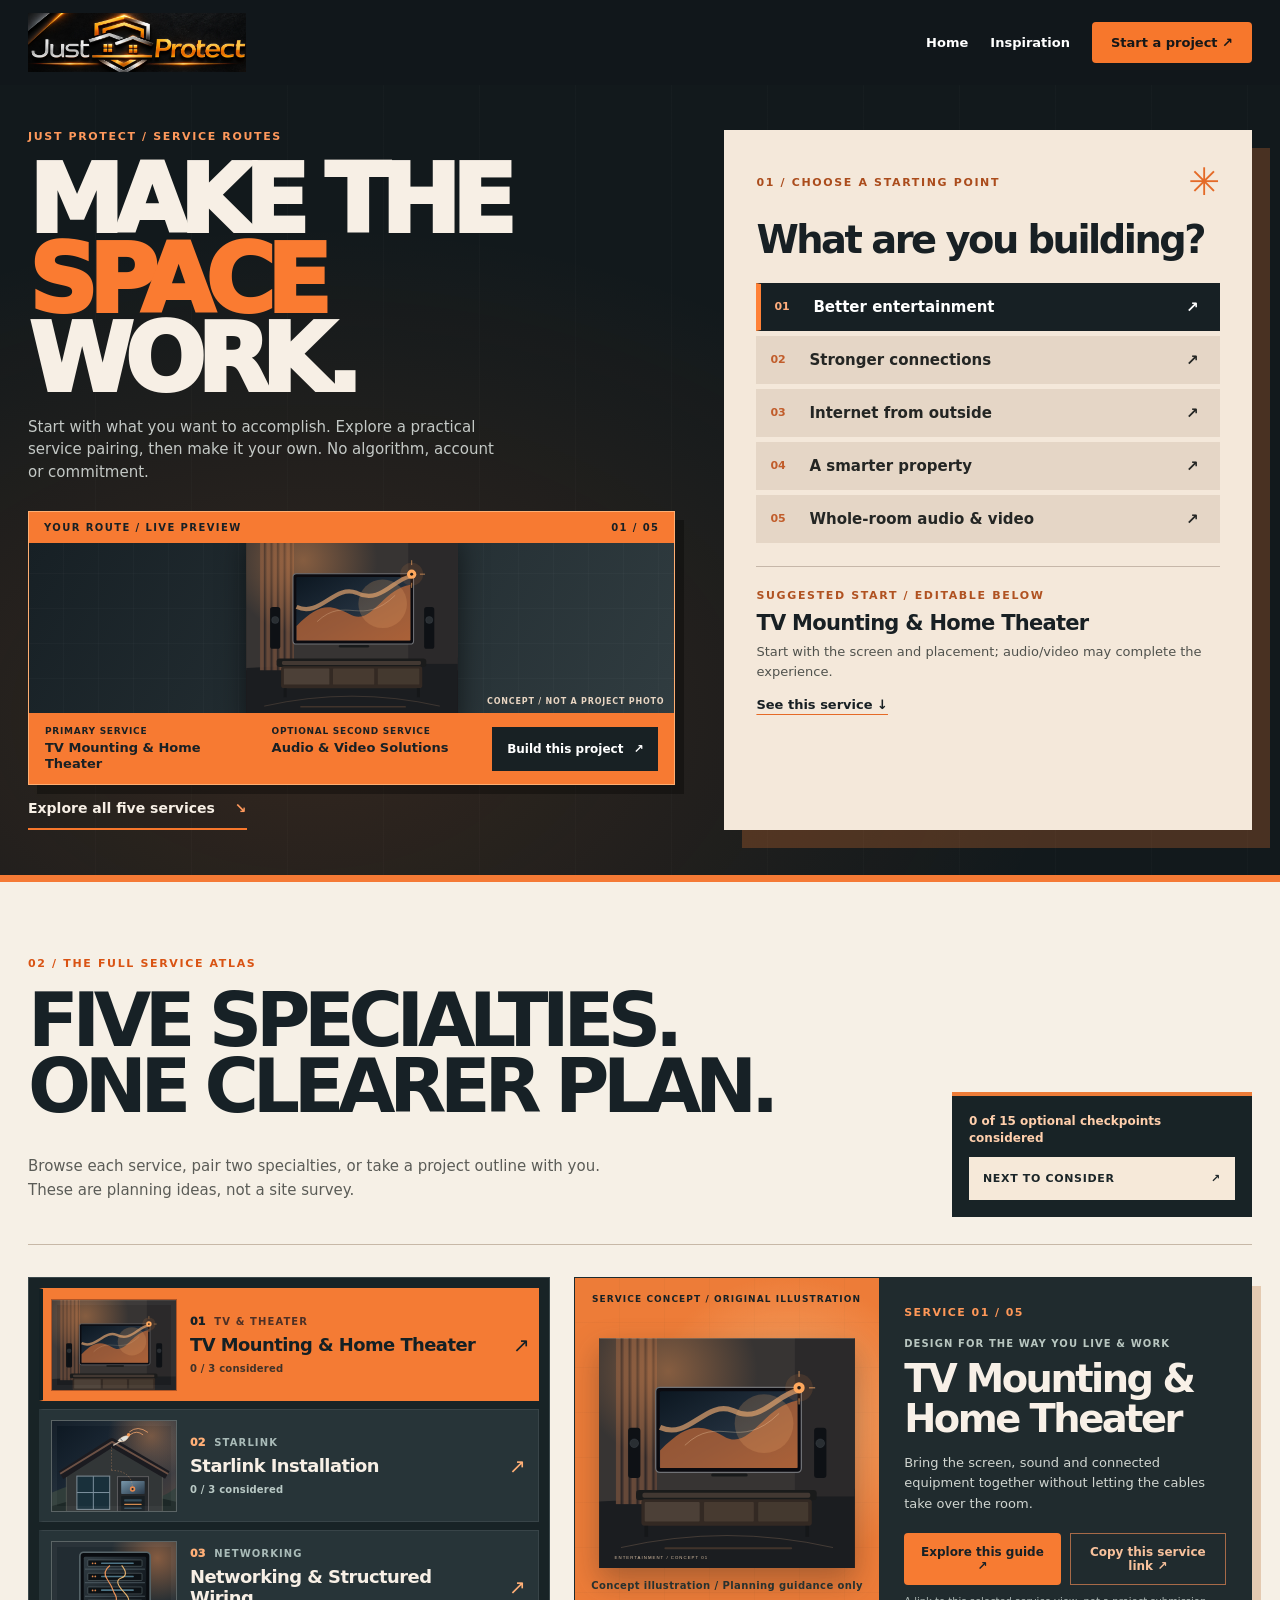
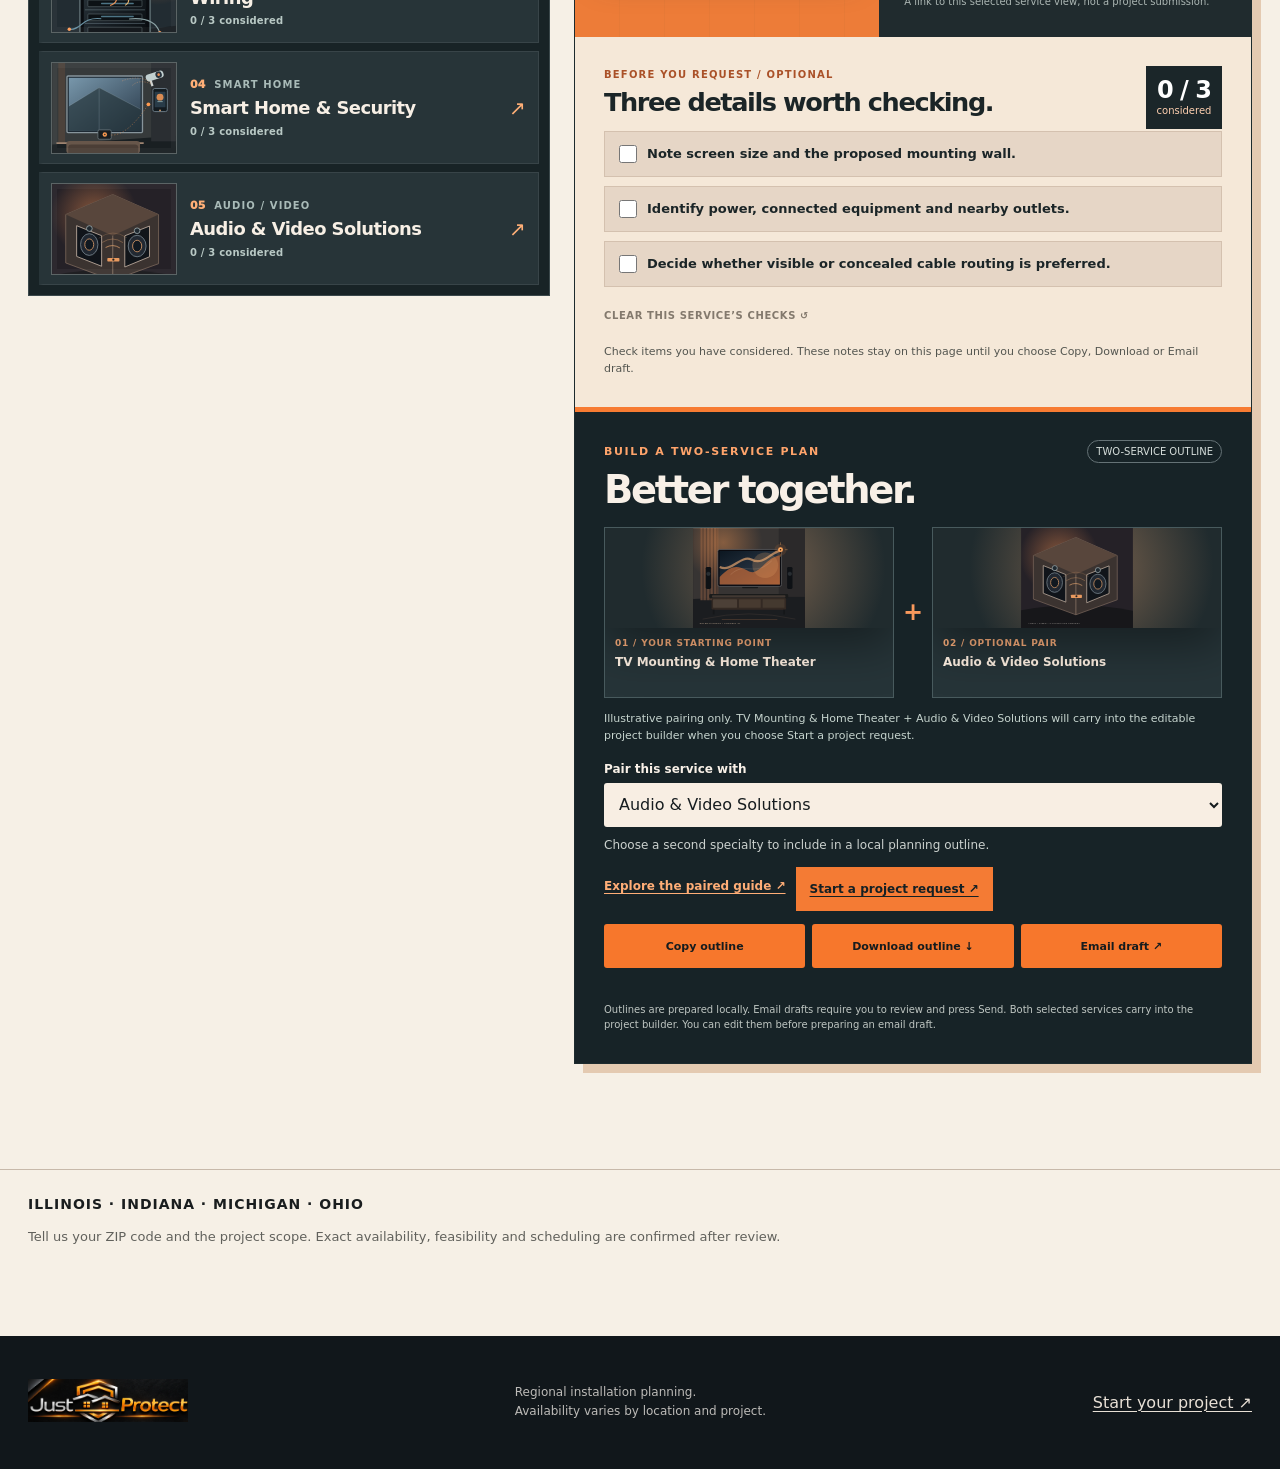
==== services/index.html @ d00336d4 "Install complete Just Protect V100 website" ====
<!DOCTYPE html>

<html lang="en"><head><meta charset="utf-8"/><meta content="width=device-width,initial-scale=1" name="viewport"/><meta content="#11171b" name="theme-color"/><meta content="Explore five Just Protect installation guides for TV mounting, Starlink, networking, smart home and audio/video across Illinois, Indiana, Michigan and Ohio." name="description"/><link href="../assets/brand-icon.png" rel="icon" type="image/png"/><link href="../assets/guide-v46.css" rel="stylesheet"/><link href="../assets/atlas-v46.css" rel="stylesheet"/><title>Explore Installation Services | Just Protect</title><link href="../assets/atlas-v47.css" rel="stylesheet"/><link href="../assets/atlas-v48.css" rel="stylesheet"/><link href="../assets/atlas-v58.css" rel="stylesheet"/></head><body><a class="skip" href="#main">Skip to services</a><header class="mast"><div class="wrap"><a aria-label="Just Protect homepage" class="brand" href="../index.html#home"><img alt="Just Protect metallic silver and orange logo" height="440" src="../assets/brand-wordmark.webp" width="1625"/></a><nav aria-label="Service index navigation" class="navlinks"><a href="../index.html">Home</a><a href="../index.html#inspiration">Inspiration</a><a class="navcta" href="../index.html#contact">Start a project ↗</a></nav></div></header><main id="main"><section aria-labelledby="atlas-main-title" class="atlas-hero atlas-hero47"><div class="wrap atlas-hero-grid"><div class="atlas-hero-story"><span class="tag">JUST PROTECT / SERVICE ROUTES</span><h1 id="atlas-main-title">MAKE THE<br/><em>SPACE</em><br/>WORK.</h1><p>Start with what you want to accomplish. Explore a practical service pairing, then make it your own. No algorithm, account or commitment.</p><div aria-label="Live illustrated project route" class="v48-route-card">
<div class="v48-route-top"><span>YOUR ROUTE / LIVE PREVIEW</span><span id="v48-route-count">01 / 05</span></div>
<div class="v48-route-image"><img alt="Illustrated TV and theater installation concept, not a customer project photograph" height="500" id="v48-route-image" src="../assets/scene-entertainment.svg" width="800"/><span class="v48-art-label">CONCEPT / NOT A PROJECT PHOTO</span></div>
<div class="v48-route-bottom"><div class="v48-route-picks"><div><small>PRIMARY SERVICE</small><strong id="v48-route-primary">TV Mounting &amp; Home Theater</strong></div><div><small>OPTIONAL SECOND SERVICE</small><strong id="v48-route-secondary">Audio &amp; Video Solutions</strong></div></div><a class="v48-route-start" href="../index.html?services=tv-mounting,audio-video#contact" id="v48-route-start">Build this project <span aria-hidden="true">↗</span></a></div>
</div><a class="hero47-down" href="#atlas-explore">Explore all five services <span aria-hidden="true">↘</span></a></div><div aria-labelledby="atlas-goal-heading" class="atlas-goal-card"><div class="goal-top"><span class="tag">01 / CHOOSE A STARTING POINT</span><span aria-hidden="true" class="goal-icon">✳</span></div><h2 id="atlas-goal-heading">What are you building?</h2><div aria-label="Project goal" class="atlas-goals" role="group"><button aria-pressed="true" class="atlas-goal" data-goal="cinema" type="button"><span class="goal-index">01</span><span>Better entertainment</span><span aria-hidden="true">↗</span></button><button aria-pressed="false" class="atlas-goal" data-goal="coverage" type="button"><span class="goal-index">02</span><span>Stronger connections</span><span aria-hidden="true">↗</span></button><button aria-pressed="false" class="atlas-goal" data-goal="internet" type="button"><span class="goal-index">03</span><span>Internet from outside</span><span aria-hidden="true">↗</span></button><button aria-pressed="false" class="atlas-goal" data-goal="smart" type="button"><span class="goal-index">04</span><span>A smarter property</span><span aria-hidden="true">↗</span></button><button aria-pressed="false" class="atlas-goal" data-goal="av" type="button"><span class="goal-index">05</span><span>Whole-room audio &amp; video</span><span aria-hidden="true">↗</span></button></div><div aria-live="polite" class="goal-result"><span class="tag">SUGGESTED START / EDITABLE BELOW</span><strong id="goal-primary">TV Mounting &amp; Home Theater</strong><p id="goal-reason">Start with the screen and placement; audio/video may complete the experience.</p><a class="goal-explore" href="#atlas-explore">See this service ↓</a></div></div></div></section><section aria-label="Explore services" class="atlas wrap" id="atlas-explore"><div class="atlas-intro"><span class="tag accent">02 / THE FULL SERVICE ATLAS</span><h2>FIVE SPECIALTIES.<br/>ONE CLEARER PLAN.</h2><p>Browse each service, pair two specialties, or take a project outline with you. These are planning ideas, not a site survey.</p><div class="v73-atlas-toolbar"><span class="v73-atlas-progress" id="v73-overall" aria-live="polite">0 of 15 optional checkpoints considered</span><button type="button" id="v73-next-open">NEXT TO CONSIDER <span aria-hidden="true">↗</span></button></div></div><div aria-label="Select installation service" aria-orientation="vertical" class="atlas-list" role="tablist"><button aria-controls="atlas-panel" aria-selected="true" class="atlas-item" id="atlas-tab-tv" role="tab" tabindex="0" type="button"><span class="v73-card-art" aria-hidden="true"><img src="../assets/scene-entertainment.svg" alt="" width="800" height="500" loading="lazy" decoding="async"/></span><span class="v73-card-info"><span class="v73-card-top"><span class="num">01</span><span class="v73-card-category">TV & THEATER</span></span><span class="name">TV Mounting &amp; Home Theater</span><span class="v73-card-progress" aria-hidden="true">0 / 3 considered</span></span><span aria-hidden="true" class="arrow">↗</span></button><button aria-controls="atlas-panel" aria-selected="false" class="atlas-item" id="atlas-tab-starlink" role="tab" tabindex="-1" type="button"><span class="v73-card-art" aria-hidden="true"><img src="../assets/scene-connectivity.svg" alt="" width="800" height="500" loading="lazy" decoding="async"/></span><span class="v73-card-info"><span class="v73-card-top"><span class="num">02</span><span class="v73-card-category">STARLINK</span></span><span class="name">Starlink Installation</span><span class="v73-card-progress" aria-hidden="true">0 / 3 considered</span></span><span aria-hidden="true" class="arrow">↗</span></button><button aria-controls="atlas-panel" aria-selected="false" class="atlas-item" id="atlas-tab-network" role="tab" tabindex="-1" type="button"><span class="v73-card-art" aria-hidden="true"><img src="../assets/scene-network.svg" alt="" width="800" height="500" loading="lazy" decoding="async"/></span><span class="v73-card-info"><span class="v73-card-top"><span class="num">03</span><span class="v73-card-category">NETWORKING</span></span><span class="name">Networking &amp; Structured Wiring</span><span class="v73-card-progress" aria-hidden="true">0 / 3 considered</span></span><span aria-hidden="true" class="arrow">↗</span></button><button aria-controls="atlas-panel" aria-selected="false" class="atlas-item" id="atlas-tab-smart" role="tab" tabindex="-1" type="button"><span class="v73-card-art" aria-hidden="true"><img src="../assets/scene-smart.svg" alt="" width="800" height="500" loading="lazy" decoding="async"/></span><span class="v73-card-info"><span class="v73-card-top"><span class="num">04</span><span class="v73-card-category">SMART HOME</span></span><span class="name">Smart Home &amp; Security</span><span class="v73-card-progress" aria-hidden="true">0 / 3 considered</span></span><span aria-hidden="true" class="arrow">↗</span></button><button aria-controls="atlas-panel" aria-selected="false" class="atlas-item" id="atlas-tab-audio" role="tab" tabindex="-1" type="button"><span class="v73-card-art" aria-hidden="true"><img src="../assets/scene-audio.svg" alt="" width="800" height="500" loading="lazy" decoding="async"/></span><span class="v73-card-info"><span class="v73-card-top"><span class="num">05</span><span class="v73-card-category">AUDIO / VIDEO</span></span><span class="name">Audio &amp; Video Solutions</span><span class="v73-card-progress" aria-hidden="true">0 / 3 considered</span></span><span aria-hidden="true" class="arrow">↗</span></button></div><article aria-labelledby="atlas-tab-tv" class="atlas-preview" id="atlas-panel" role="tabpanel" tabindex="0"><div aria-label="Selected service illustration and overview" class="v58-feature"><div class="v58-visual"><div class="v58-visual-top">SERVICE CONCEPT / ORIGINAL ILLUSTRATION</div><img alt="Illustrated TV and theater installation concept, not a customer project photograph" height="500" id="atlas-image" src="../assets/scene-entertainment.svg" width="800"/><span class="small">Concept illustration / Planning guidance only</span></div><div class="v58-copy"><span class="tag" id="atlas-number">SERVICE 01 / 05</span><div class="v58-kicker">DESIGN FOR THE WAY YOU LIVE &amp; WORK</div><h2 id="atlas-title">TV Mounting &amp; Home Theater</h2><p id="atlas-description">Bring the screen, sound and connected equipment together without letting the cables take over the room.</p><div class="v58-quick"><a class="action" href="tv-mounting.html" id="atlas-link">Explore this guide ↗</a><button aria-describedby="v58-share-help" id="v58-share" type="button">Copy this service link ↗</button></div><span class="v58-share-help" id="v58-share-help">A link to this selected service view, not a project submission.</span></div></div><div aria-labelledby="v58-prep-title" class="v58-prep"><div class="v58-prep-head"><div><span class="v58-prep-label">BEFORE YOU REQUEST / OPTIONAL</span><h3 id="v58-prep-title">Three details worth checking.</h3></div><div aria-live="polite" class="v58-progress"><strong id="v58-prep-count">0 / 3</strong><span>considered</span></div></div><div aria-label="Optional service preparation questions" class="v58-questions" id="v58-questions" role="group"></div><button class="v73-reset" type="button" id="v73-reset" aria-label="Clear considered checkpoints for the current service">CLEAR THIS SERVICE’S CHECKS <span aria-hidden="true">↺</span></button><p class="v58-prep-note" id="v58-prep-note">Check items you have considered. These notes stay on this page until you choose Copy, Download or Email draft.</p><p aria-live="polite" class="v58-share-status" id="v58-share-status" role="status"></p></div><div aria-labelledby="atlas-pair-title" class="atlas-pair"><div class="atlas-pair-heading"><span class="tag">BUILD A TWO-SERVICE PLAN</span><span class="pair-badge" id="atlas-pair-badge">OPTIONAL</span></div><h3 id="atlas-pair-title">Better together.</h3><div class="v73-pair-visual" aria-label="Current illustrative service pairing"><div class="v73-pair-card" id="v73-pair-primary"><img id="v73-pair-primary-image" src="../assets/scene-entertainment.svg" alt="" width="800" height="500" loading="lazy"/><div><small>01 / YOUR STARTING POINT</small><strong id="v73-pair-primary-label">TV Mounting &amp; Home Theater</strong></div></div><span class="v73-pair-plus" aria-hidden="true">+</span><div class="v73-pair-card" id="v73-pair-secondary"><img id="v73-pair-secondary-image" src="../assets/scene-audio.svg" alt="" width="800" height="500" loading="lazy"/><div><small>02 / OPTIONAL PAIR</small><strong id="v73-pair-secondary-label">Audio &amp; Video Solutions</strong></div></div></div><p class="v73-pair-caption" id="v73-pair-caption" aria-live="polite">Two illustrative service ideas. Edit the pairing below.</p><label for="atlas-partner">Pair this service with</label><select aria-describedby="atlas-partner-help" id="atlas-partner"><option value="">No additional service</option></select><p id="atlas-partner-help">Choose a second specialty to include in a local planning outline.</p><div class="atlas-pair-links"><a href="audio-video.html" id="atlas-partner-link">Explore the paired guide ↗</a><a href="../index.html?service=TV%20Mounting%20%26%20Home%20Theater#contact" id="atlas-request">Start a project request ↗</a></div><div class="atlas-pair-actions"><button id="atlas-copy" type="button">Copy outline</button><button id="atlas-download" type="button">Download outline ↓</button><button id="atlas-email" type="button">Email draft ↗</button></div><p aria-live="polite" class="atlas-pair-status" id="atlas-pair-status" role="status"></p><small>Outlines are prepared locally. Email drafts require you to review and press Send. Both selected services carry into the project builder. You can edit them before preparing an email draft.</small></div></article><noscript><div class="atlas-noscript"><a href="tv-mounting.html">TV Mounting &amp; Home Theater</a><a href="starlink.html">Starlink Installation</a><a href="networking.html">Networking &amp; Structured Wiring</a><a href="smart-home-security.html">Smart Home &amp; Security</a><a href="audio-video.html">Audio &amp; Video Solutions</a></div></noscript></section><section class="atlas-states"><div class="wrap"><strong>ILLINOIS · INDIANA · MICHIGAN · OHIO</strong><p>Tell us your ZIP code and the project scope. Exact availability, feasibility and scheduling are confirmed after review.</p></div></section></main><footer class="foot"><div class="wrap"><a aria-label="Just Protect homepage" href="../index.html"><img alt="Just Protect" src="../assets/brand-wordmark.webp"/></a><p>Regional installation planning.<br/>Availability varies by location and project.</p><a href="../index.html#contact">Start your project ↗</a></div></footer><script id="atlas-data" type="application/json">[{"name": "TV Mounting & Home Theater", "scene": "scene-entertainment.svg", "deck": "Bring the screen, sound and connected equipment together without letting the cables take over the room.", "slug": "tv-mounting", "num": "01"}, {"name": "Starlink Installation", "scene": "scene-connectivity.svg", "deck": "Plan the exterior equipment, weather-exposed cable route and indoor network as one thoughtful installation.", "slug": "starlink", "num": "02"}, {"name": "Networking & Structured Wiring", "scene": "scene-network.svg", "deck": "Build an organized foundation for connected rooms, wired devices and equipment that stays manageable.", "slug": "networking", "num": "03"}, {"name": "Smart Home & Security", "scene": "scene-smart.svg", "deck": "Bring compatible connected devices into a setup that works with the way you actually use your property.", "slug": "smart-home-security", "num": "04"}, {"name": "Audio & Video Solutions", "scene": "scene-audio.svg", "deck": "Plan the equipment, speaker positions and control experience around the room\u2014not the other way around.", "slug": "audio-video", "num": "05"}]</script><script defer="" src="../assets/atlas-v46.js"></script><script defer="" src="../assets/atlas-v47.js"></script><script defer="" src="../assets/atlas-v48.js"></script><script defer="" src="../assets/atlas-v58.js"></script><link rel="stylesheet" href="../assets/atlas-v73.css"/><script defer="" src="../assets/atlas-v73.js"></script></body></html>
---- assets/guide-v46.css ----
:root{--ink:#191d1e;--black:#11171b;--paper:#f6f0e6;--cream:#ebe0d2;--orange:#f7772c;--muted:#5c5e5b;--line:#d8cbbd}*{box-sizing:border-box}html{scroll-behavior:smooth}body{margin:0;background:var(--paper);color:var(--ink);font-family:Inter,ui-sans-serif,system-ui,Arial,sans-serif;-webkit-font-smoothing:antialiased}a{color:inherit;text-decoration:none}button,input,select{font:inherit}button{cursor:pointer}button:disabled{cursor:not-allowed}img{max-width:100%}.wrap{width:min(1240px,calc(100% - 56px));margin-inline:auto}.skip{position:absolute;left:15px;top:-70px;padding:12px;background:white;z-index:99}.skip:focus{top:10px}.mast{background:#11171b;color:white;position:relative;z-index:3}.mast .wrap{min-height:85px;display:flex;justify-content:space-between;align-items:center;gap:20px}.brand img{width:clamp(155px,21vw,218px);display:block;height:auto}.navlinks{display:flex;align-items:center;gap:22px;font-size:13px;font-weight:750}.navlinks a:hover{color:#ffb27d}.navlinks .navcta{background:var(--orange);color:#161718;padding:13px 19px;border-radius:4px}.tag{font-size:11px;font-weight:900;letter-spacing:.15em;text-transform:uppercase}.accent{color:#d95313}.hero{background:var(--paper);overflow:hidden}.hero .wrap{display:grid;grid-template-columns:1.06fr .94fr;min-height:580px}.hero-copy{padding:70px 42px 68px 0;display:flex;flex-direction:column;align-items:flex-start;justify-content:center}.hero h1{font-size:clamp(55px,6.25vw,100px);line-height:.91;letter-spacing:-.087em;margin:24px 0 28px;font-weight:900;max-width:740px;white-space:pre-line}.hero .deck{font-size:clamp(16px,1.5vw,19px);line-height:1.65;max-width:540px;color:#53534e}.hero-art{background:#1b2225;position:relative;display:flex;align-items:center;justify-content:center;isolation:isolate;min-height:510px}.hero-art:after{content:'';position:absolute;inset:0;background:linear-gradient(145deg,transparent 55%,#0005);pointer-events:none}.hero-art img{width:min(98%,720px);max-height:420px;object-fit:contain;filter:drop-shadow(0 24px 36px #0007)}.art-meta{position:absolute;left:24px;right:24px;bottom:20px;z-index:1;color:#f9e8d5;display:flex;justify-content:space-between;gap:15px;font-size:11px;font-weight:800;letter-spacing:.1em;text-transform:uppercase}.action{display:inline-flex;align-items:center;justify-content:center;gap:12px;border:0;background:var(--orange);color:#181b1b;font-weight:900;padding:16px 22px;min-height:53px;border-radius:4px}.action:hover{background:#ff985c}.action.dark{background:#1b2225;color:#fff}.action.outline{border:1px solid #5c5852;background:transparent;color:inherit}.hero-actions{display:flex;flex-wrap:wrap;gap:11px;margin-top:20px}.band{background:var(--orange);color:#1b1917}.band .wrap{display:flex;justify-content:space-between;gap:16px;align-items:center;min-height:53px;font-size:12px;font-weight:900;letter-spacing:.08em;text-transform:uppercase}.content{padding:90px 0 100px}.content h2{font-size:clamp(39px,4.7vw,68px);letter-spacing:-.073em;line-height:1.02;margin:15px 0 20px}.content-intro{max-width:680px;color:#5b5c5a;line-height:1.7}.content-grid{display:grid;grid-template-columns:minmax(0,1.25fr) minmax(300px,.75fr);gap:38px;align-items:start;margin-top:45px}.steps{display:grid;gap:0}.step{border-top:1px solid #c9bcaf;padding:25px 0;display:grid;grid-template-columns:64px 1fr;gap:15px}.step b{font-size:14px;color:#d45514}.step h3{font-size:clamp(22px,2.5vw,31px);letter-spacing:-.05em;margin:0 0 10px}.step p{color:#585955;line-height:1.75;margin:0;max-width:590px}.planner{background:#171e22;color:#f6f0e6;border-radius:8px;padding:32px;position:sticky;top:18px;box-shadow:12px 12px 0 #e5d4c2}.planner .tag{color:#ffa467}.planner h3{font-size:31px;letter-spacing:-.06em;margin:14px 0 10px}.planner p{color:#c6c6c3;font-size:14px;line-height:1.65}.checklist{display:grid;gap:12px;margin:25px 0}.check{display:flex;gap:12px;align-items:flex-start;padding:12px;background:#273034;border:1px solid #3b474a;border-radius:5px;font-size:13px;line-height:1.5;cursor:pointer}.check input{margin-top:3px;accent-color:var(--orange);width:18px;height:18px;flex:none}.check:has(input:checked){border-color:#f78c47;background:#38332d}.progress{height:5px;background:#4c5659;border-radius:5px;overflow:hidden;margin:12px 0 4px}.progress span{display:block;height:100%;background:var(--orange);width:0;transition:width .2s}.progress-label{font-size:12px;color:#ddd}.planner label.state-label{display:block;font-size:12px;font-weight:850;margin:22px 0 8px}.planner select{width:100%;padding:13px;background:#f5f0e7;color:#171e22;border:0;border-radius:4px}.planner-actions{display:grid;grid-template-columns:1fr 1fr;gap:9px;margin-top:18px}.planner-actions button{padding:12px 8px;border:1px solid #6d7a7e;background:transparent;color:white;border-radius:4px;font-size:12px;font-weight:850}.planner-actions button:hover{background:#334147}.planner .action{width:100%;margin-top:11px;font-size:13px}.planner small{display:block;color:#b6b7b4;font-size:11px;line-height:1.5;margin-top:13px}.status{min-height:20px;color:#ffd1b1;font-size:12px;line-height:1.5;margin-top:10px}.related{background:#e7dbcd;padding:70px 0}.related h2{font-size:clamp(37px,4vw,60px);letter-spacing:-.07em;margin:12px 0 25px}.related-grid{display:grid;grid-template-columns:repeat(2,1fr);gap:15px}.related-card{background:#f6f0e6;display:flex;align-items:center;gap:18px;padding:15px;border:1px solid #d3c4b4;border-radius:5px;min-height:145px}.related-card img{width:145px;height:105px;object-fit:contain;background:#192024;border-radius:3px}.related-card b{display:block;font-size:19px;letter-spacing:-.035em}.related-card span{font-size:11px;color:#9a4b20;letter-spacing:.1em;font-weight:850}.related-card:hover{border-color:#c65317}.foot{background:#11171b;color:#e8e0d6;padding:35px 0}.foot .wrap{display:flex;align-items:center;justify-content:space-between;gap:20px;flex-wrap:wrap}.foot img{width:160px}.foot p{font-size:12px;line-height:1.6;color:#bdbbb8}.foot a{text-decoration:underline;text-underline-offset:3px}:focus-visible{outline:3px solid #ff8b42;outline-offset:4px}@media(max-width:950px){.hero .wrap{grid-template-columns:1fr 1fr;min-height:470px}.hero-copy{padding:48px 25px 50px 0}.hero h1{font-size:clamp(46px,6.5vw,72px)}.hero-art{min-height:450px}.content-grid{grid-template-columns:1fr}.planner{position:static;max-width:650px}.content{padding:70px 0}.related-grid{grid-template-columns:1fr 1fr}.related-card{flex-direction:column;align-items:flex-start}.related-card img{width:100%;height:130px}}@media(max-width:680px){.wrap{width:calc(100% - 32px)}.mast .wrap{min-height:68px}.navlinks{gap:11px;font-size:11px}.navlinks .navcta{padding:11px}.navlinks a:nth-child(2){display:none}.brand img{width:154px}.hero .wrap{display:flex;flex-direction:column}.hero-copy{padding:45px 0 37px}.hero h1{font-size:clamp(49px,11vw,75px);margin:17px 0}.hero .deck{font-size:16px}.hero-art{min-height:270px;margin-inline:-16px}.hero-art img{max-height:230px}.art-meta{left:16px;right:16px;bottom:12px;font-size:9px}.band .wrap{min-height:65px;font-size:10px;flex-wrap:wrap;padding:12px 0}.content{padding:60px 0}.content-grid{margin-top:28px;gap:30px}.step{grid-template-columns:38px 1fr;gap:10px}.planner{padding:24px;box-shadow:7px 7px 0 #e5d4c2}.related{padding:55px 0}.related-grid{grid-template-columns:1fr}.related-card{flex-direction:row}.related-card img{width:112px;height:92px}.foot .wrap{align-items:flex-start}}@media(max-width:350px){.navlinks a:first-child{display:none}.hero h1{font-size:45px}.related-card img{width:95px}.planner-actions{grid-template-columns:1fr}}
@media(prefers-reduced-motion:reduce){html{scroll-behavior:auto}*,*:before,*:after{transition:none!important}}
---- assets/atlas-v46.css ----
.atlas-hero{padding:60px 0 26px}.atlas-hero h1{font-size:clamp(62px,8.2vw,130px);letter-spacing:-.09em;line-height:.91;margin:20px 0 25px}.atlas-hero p{font-size:18px;line-height:1.7;color:#555a58;max-width:700px}.atlas{padding:25px 0 100px;display:grid;grid-template-columns:1fr 1.05fr;gap:0;align-items:start}.atlas-list{background:#ede2d4;padding:15px}.atlas-item{display:grid;grid-template-columns:44px 1fr 28px;gap:12px;align-items:center;text-align:left;background:transparent;border:0;border-bottom:1px solid #cbbbab;width:100%;padding:23px 13px;color:#292a27}.atlas-item .num{font-size:12px;font-weight:900;color:#b45423}.atlas-item .name{font-size:clamp(20px,2.3vw,31px);font-weight:850;letter-spacing:-.05em}.atlas-item .arrow{font-size:24px}.atlas-item[aria-selected="true"]{background:#171f22;color:#fff}.atlas-item[aria-selected="true"] .num{color:#ffa66f}.atlas-preview{position:sticky;top:16px;background:#171f22;color:#f8f0e7;padding:28px;min-height:590px;display:flex;flex-direction:column}.atlas-preview img{width:100%;height:330px;object-fit:contain;filter:drop-shadow(0 16px 24px #0006)}.atlas-preview .tag{color:#ff9858}.atlas-preview h2{font-size:clamp(30px,3.5vw,49px);line-height:1.04;letter-spacing:-.065em;margin:14px 0 10px}.atlas-preview p{line-height:1.6;color:#c7c8c5;margin:0 0 20px}.atlas-preview .action{margin-top:auto;align-self:flex-start}.atlas-preview .small{font-size:11px;color:#c6beb4;margin-top:14px}.atlas-noscript{padding:18px}.atlas-noscript a{display:block;padding:8px}.atlas-states{padding:24px 0 75px;border-top:1px solid #c7b9aa}.atlas-states strong{font-size:14px;letter-spacing:.07em}.atlas-states p{color:#61615c;font-size:13px;line-height:1.7}@media(max-width:820px){.atlas{grid-template-columns:1fr}.atlas-preview{position:static;min-height:0}.atlas-preview img{height:270px}.atlas-item{padding:17px 12px}.atlas-hero{padding:50px 0 20px}}@media(max-width:500px){.atlas-hero h1{font-size:clamp(55px,13vw,77px)}.atlas-list{padding:8px}.atlas-item{grid-template-columns:28px 1fr 20px;gap:7px}.atlas-item .name{font-size:20px}.atlas-preview{padding:19px}.atlas-preview img{height:210px}.atlas-preview .action{width:100%}}
/* Prevent long service names from forcing a minimum grid track wider than 320px. */
.atlas,.atlas-list,.atlas-preview{min-width:0}.atlas-item{min-width:0}.atlas-item .name{min-width:0;overflow-wrap:anywhere}@media(max-width:820px){.atlas{grid-template-columns:minmax(0,1fr)}}@media(max-width:500px){.atlas-item{grid-template-columns:28px minmax(0,1fr) 20px}}
---- assets/atlas-v47.css ----
/* V47: project-goal atlas, a replacement hero rather than an added section */
.atlas-hero47{width:100%;max-width:none;background:#12191c;color:#f7efe5;position:relative;overflow:hidden;padding:0;border-bottom:7px solid #f57a35}
.atlas-hero47:before{content:"";position:absolute;inset:0;background:radial-gradient(ellipse at 24% 80%,#f7772b25,transparent 55%),repeating-linear-gradient(90deg,transparent 0,transparent 95px,#ffffff08 96px);pointer-events:none}
.atlas-hero-grid{position:relative;display:grid;grid-template-columns:minmax(0,1fr) minmax(350px,.82fr);gap:5%;align-items:stretch;padding-top:70px;padding-bottom:70px}
.atlas-hero-story{display:flex;flex-direction:column;align-items:flex-start;justify-content:center;min-width:0}.atlas-hero-story .tag{color:#ff995c}.atlas-hero-story h1{font-size:clamp(76px,8.5vw,145px);line-height:.84;letter-spacing:-.09em;margin:30px 0;max-width:100%;font-weight:950}.atlas-hero-story h1 em{font-style:normal;color:#fa7b31}.atlas-hero-story p{color:#c4c9c6;max-width:480px;font-size:17px;line-height:1.7}.hero47-down{font-size:14px;font-weight:850;margin-top:24px;border-bottom:2px solid #f7772c;padding-bottom:12px}.hero47-down span{color:#ff995c;padding-left:15px}
.atlas-goal-card{background:#f4e8da;color:#182024;padding:30px 32px 25px;box-shadow:18px 18px 0 #ff81373b;min-width:0}.goal-top{display:flex;align-items:center;justify-content:space-between;color:#ab4c1c}.goal-icon{font-size:38px;color:#e46a27}.atlas-goal-card h2{font-size:clamp(29px,3vw,46px);letter-spacing:-.065em;line-height:1.03;margin:16px 0 23px}.atlas-goals{display:grid;gap:5px}.atlas-goal{background:#e5d6c6;color:#242624;border:1px solid transparent;display:grid;grid-template-columns:30px minmax(0,1fr) 20px;gap:9px;text-align:left;align-items:center;padding:12px 13px;font-size:15px;font-weight:820;min-height:48px;border-radius:0}.atlas-goal:hover{background:#f5c6a2}.atlas-goal[aria-pressed=true]{background:#172024;color:#fff;border-left:5px solid #ff8137}.goal-index{color:#c15d2b;font-size:11px}.atlas-goal[aria-pressed=true] .goal-index{color:#ffad7d}.goal-result{margin-top:23px;border-top:1px solid #c6b7a9;padding-top:17px}.goal-result .tag{color:#b05221}.goal-result strong{display:block;font-size:21px;letter-spacing:-.035em;margin-top:8px}.goal-result p{color:#50524d;font-size:13px;line-height:1.6;margin:7px 0 11px}.goal-explore{font-weight:850;font-size:13px;text-decoration:underline;text-decoration-color:#e56a26;text-underline-offset:5px}
.atlas-intro{grid-column:1/-1;padding:0 0 26px}.atlas-intro h2{font-size:clamp(34px,4.5vw,66px);line-height:.96;letter-spacing:-.075em;margin:13px 0}.atlas-intro p{font-size:14px;max-width:610px;color:#5b5c57;line-height:1.6}.atlas-preview{min-height:0}.atlas-preview img{height:250px}.atlas-preview h2{font-size:clamp(30px,3vw,43px)}.atlas-pair{border:1px solid #465256;background:#202a2e;padding:18px;margin:10px 0 18px}.atlas-pair-heading{display:flex;justify-content:space-between;gap:10px;align-items:center}.atlas-pair-heading .tag{color:#ffa46b}.pair-badge{font-size:10px;border:1px solid #657276;border-radius:50px;padding:5px 8px;color:#d6dedb}.atlas-pair h3{font-size:25px;letter-spacing:-.05em;margin:10px 0 16px}.atlas-pair label{display:block;font-size:12px;font-weight:850;margin-bottom:7px}.atlas-pair select{background:#f8eee3;color:#161c1f;width:100%;padding:11px;border-radius:3px;border:0}.atlas-pair p{color:#cbd1ce;font-size:12px;line-height:1.55;margin:9px 0}.atlas-pair-links{display:flex;gap:10px;flex-wrap:wrap;margin:13px 0}.atlas-pair-links a{font-size:12px;color:#ffae77;font-weight:850;text-decoration:underline;text-underline-offset:3px}.atlas-pair-actions{display:grid;grid-template-columns:repeat(3,minmax(0,1fr));gap:7px}.atlas-pair-actions button{background:#f7772c;color:#161c1e;font-size:11px;font-weight:850;border:0;padding:12px 6px;min-height:43px;border-radius:3px}.atlas-pair-actions button:hover{background:#ffa169}.atlas-pair-status{min-height:1.3em}.atlas-pair small{font-size:10px;line-height:1.5;color:#bfc6c2;display:block}.atlas-preview .action{margin-top:0}
@media(max-width:980px){.atlas-hero-grid{grid-template-columns:minmax(0,1fr) minmax(310px,.9fr);gap:24px}.atlas-hero-story h1{font-size:clamp(64px,8vw,105px)}.atlas-goal-card{padding:23px}.atlas-preview img{height:210px}}
@media(max-width:820px){.atlas-hero-grid{grid-template-columns:1fr;padding-top:42px;padding-bottom:45px}.atlas-hero-story h1{font-size:clamp(70px,12vw,115px);margin:24px 0}.atlas-goal-card{max-width:none;box-shadow:8px 8px 0 #ff81373b}.atlas-goals{grid-template-columns:repeat(2,minmax(0,1fr))}.atlas-goal{min-width:0}.atlas-hero-story p{max-width:650px}.atlas-intro{padding:0 0 12px}}
@media(max-width:480px){.atlas-hero-story h1{font-size:clamp(64px,15vw,85px)}.atlas-goal-card{padding:18px}.atlas-goals{grid-template-columns:1fr}.atlas-goal{min-height:42px;padding:9px 12px}.atlas-goal-card h2{font-size:34px}.atlas-hero-story p{font-size:15px}.atlas-pair-actions{grid-template-columns:1fr}.atlas-pair-actions button{min-height:40px}.atlas-preview img{height:190px}.atlas-hero-grid{padding-top:34px}.atlas-pair{padding:14px}}
---- assets/atlas-v48.css ----
/* V48: an illustrated live route in the existing V47 hero; no extra homepage sections. */
.atlas-hero47 .atlas-hero-grid{grid-template-columns:minmax(0,1.08fr) minmax(340px,.88fr);gap:4%;padding-top:45px;padding-bottom:45px}
.atlas-hero47 .atlas-hero-story{justify-content:flex-start}
.atlas-hero47 .atlas-hero-story h1{font-size:clamp(68px,7.4vw,118px);margin:18px 0 16px}
.atlas-hero47 .atlas-hero-story>p{font-size:15px;line-height:1.5;margin:0 0 14px}
.atlas-hero47 .hero47-down{margin-top:15px}
.v48-route-card{width:100%;background:#f77a32;color:#192024;margin-top:14px;border:1px solid #ffae72;box-shadow:9px 9px 0 #0005;overflow:hidden}
.v48-route-top{display:flex;justify-content:space-between;gap:12px;padding:10px 15px;font-size:10px;letter-spacing:.14em;font-weight:900}
.v48-route-image{position:relative;background:linear-gradient(120deg,#172025,#303c40);height:170px;display:flex;align-items:center;justify-content:center;overflow:hidden}
.v48-route-image:before{content:"";position:absolute;inset:0;background:repeating-linear-gradient(0deg,transparent 0 34px,#ffffff0a 35px),repeating-linear-gradient(90deg,transparent 0 34px,#ffffff0a 35px);pointer-events:none}
.v48-route-image img{position:relative;width:min(95%,500px);height:190px;object-fit:contain;filter:drop-shadow(0 8px 14px #0008)}
.v48-art-label{position:absolute;bottom:7px;right:10px;color:#e8d5c2;font-size:8px;letter-spacing:.1em;font-weight:850}
.v48-route-bottom{padding:13px 16px;display:grid;grid-template-columns:minmax(0,1fr) auto;gap:12px;align-items:end}
.v48-route-picks{display:flex;gap:18px;flex-wrap:wrap}.v48-route-picks>div{min-width:130px;max-width:215px;flex:1}.v48-route-picks small{display:block;font-size:9px;font-weight:900;letter-spacing:.08em;margin-bottom:4px}.v48-route-picks strong{font-size:13px;line-height:1.2;display:block}
.v48-route-start{background:#182124;color:#fff;font-size:12px;font-weight:900;padding:13px 15px;display:inline-flex;gap:10px;align-items:center;justify-content:center;min-height:44px}.v48-route-start:hover{background:#39464b}
@media(max-width:1040px){.atlas-hero47 .atlas-hero-grid{grid-template-columns:minmax(0,1fr) minmax(310px,.95fr);gap:20px}.atlas-hero47 .atlas-hero-story h1{font-size:clamp(60px,7vw,91px)}.v48-route-bottom{grid-template-columns:1fr}.v48-route-start{justify-self:stretch}.v48-route-image{height:145px}}
@media(max-width:820px){.atlas-hero47 .atlas-hero-grid{grid-template-columns:1fr;padding-top:34px;padding-bottom:40px}.atlas-hero47 .atlas-hero-story h1{font-size:clamp(65px,12vw,100px)}.v48-route-card{margin:15px 0 10px}.v48-route-bottom{grid-template-columns:minmax(0,1fr) auto}.v48-route-image{height:180px}}
@media(max-width:480px){.atlas-hero47 .atlas-hero-story h1{font-size:clamp(57px,14vw,73px)}.v48-route-image{height:140px}.v48-route-image img{height:160px}.v48-route-bottom{grid-template-columns:1fr}.v48-route-picks>div{min-width:100px}.v48-route-start{width:100%}.v48-route-top{font-size:9px}}
@media(prefers-reduced-motion:reduce){.v48-route-card *{animation:none!important;transition:none!important}}
/* On smaller screens choose a goal first, then immediately see its illustrated plan. */
@media(max-width:820px){
 .atlas-hero47 .atlas-hero-grid{display:flex;flex-direction:column;align-items:stretch;gap:0}
 .atlas-hero47 .atlas-goal-card{margin:16px 0 24px}
 .atlas-hero47 .v48-route-card{margin:0}
 .atlas-hero47 .hero47-down{align-self:flex-start;margin-top:22px}
}
---- assets/atlas-v58.css ----
/* V58: existing Service Atlas, redesigned as a compact editorial decision canvas. */
#atlas-explore{grid-template-columns:minmax(0,.82fr) minmax(0,1.18fr);gap:16px;padding-top:48px}
#atlas-explore .atlas-intro{padding:0 0 23px}
#atlas-explore .atlas-intro h2{max-width:920px}
#atlas-explore .atlas-list{background:#f0e4d6;border:1px solid #d6c5b3;padding:12px;box-shadow:8px 8px 0 #d4c0ab}
#atlas-explore .atlas-item{min-height:85px;padding:17px 17px;border-left:5px solid transparent;border-bottom:1px solid #d0c1b3;transition:background .16s,color .16s}
#atlas-explore .atlas-item[aria-selected=true]{background:#f77b32;color:#162125;border-left-color:#162125;box-shadow:0 6px 0 #a54e23}
#atlas-explore .atlas-item[aria-selected=true] .num{color:#162125}
#atlas-explore .atlas-item[aria-selected=true] .arrow{transform:translateX(4px)}
#atlas-explore .atlas-item:focus-visible,.v58-quick a:focus-visible,.v58-quick button:focus-visible,.v58-questions input:focus-visible{outline:3px solid #ffa46a;outline-offset:3px}
#atlas-explore .atlas-preview{background:#172126;padding:0;border:1px solid #35464a;box-shadow:12px 12px 0 #f47b3130;overflow:hidden;position:static;min-width:0}
.v58-feature{display:grid;grid-template-columns:minmax(0,1fr) minmax(0,1.05fr);min-width:0;background:#202b2e}
.v58-visual{min-width:0;min-height:300px;position:relative;background:#f77b32;display:flex;flex-direction:column;align-items:center;justify-content:center;overflow:hidden;padding:34px 13px 21px}
.v58-visual:before{content:"";position:absolute;inset:0;background:radial-gradient(circle at 70% 40%,#ffd19b99,transparent 48%),repeating-linear-gradient(90deg,transparent 0 44px,#1a25240e 45px),repeating-linear-gradient(0deg,transparent 0 44px,#1a25240e 45px);pointer-events:none}
.v58-visual-top{position:absolute;top:16px;left:17px;right:12px;color:#182124;font-size:9px;letter-spacing:.12em;font-weight:900}
#atlas-explore .v58-visual img{width:100%;height:215px;object-fit:contain;filter:drop-shadow(0 13px 15px #20202055);position:relative}
#atlas-explore .v58-visual .small{color:#27312f;font-size:10px;font-weight:750;letter-spacing:.04em;margin-top:12px;position:relative;text-align:center}
.v58-copy{min-width:0;padding:24px 20px;display:flex;flex-direction:column;justify-content:center}
.v58-copy #atlas-number{font-size:11px;font-weight:900;letter-spacing:.13em}
.v58-kicker{font-size:10px;font-weight:850;color:#b8c6c0;letter-spacing:.11em;margin-top:19px}
#atlas-explore .v58-copy h2{font-size:clamp(27px,2.6vw,43px);line-height:1.04;margin:10px 0 14px;overflow-wrap:anywhere}
#atlas-explore .v58-copy p{color:#d0d5d0;font-size:13px;line-height:1.58;margin:0 0 19px}
.v58-quick{display:flex;gap:9px;flex-wrap:wrap}
#atlas-explore .v58-quick .action{background:#f77b32;color:#182126;padding:12px 13px;min-height:43px;font-size:12px;font-weight:900;white-space:normal;text-align:center;flex:1}
.v58-quick button{background:transparent;color:#f7c19c;border:1px solid #a76a48;min-height:43px;padding:10px 12px;font-size:12px;font-weight:850;flex:1;cursor:pointer}
.v58-quick button:hover{background:#334045}
.v58-share-help{display:block;margin-top:9px;color:#abb6b3;font-size:10px;line-height:1.5}
.v58-prep{background:#f4e8da;color:#1b2527;padding:20px 24px 17px;border-bottom:5px solid #f77b32}
.v58-prep-head{display:flex;align-items:center;justify-content:space-between;gap:15px}
.v58-prep-label{font-size:10px;color:#aa5128;letter-spacing:.12em;font-weight:900}
.v58-prep h3{font-size:clamp(20px,2vw,27px);letter-spacing:-.055em;line-height:1.1;margin:6px 0 14px}
.v58-progress{background:#1b2629;color:#fff;display:flex;flex-direction:column;align-items:center;justify-content:center;min-width:76px;min-height:63px;padding:8px}
.v58-progress strong{font-size:24px;letter-spacing:-.04em;line-height:1}
.v58-progress span{font-size:10px;color:#ffd0b0;margin-top:3px}
.v58-questions{display:grid;gap:6px}
.v58-questions label{display:flex;align-items:center;gap:10px;background:#e6d6c6;border:1px solid #d4c1af;padding:11px 12px;cursor:pointer;font-size:12px;line-height:1.4;font-weight:730;min-height:44px}
.v58-questions label:has(input:checked){background:#ffe1c5;border-color:#d9793b}
.v58-questions input{width:18px;height:18px;accent-color:#d65f25;flex-shrink:0;margin:0}
#atlas-explore .v58-prep-note{font-size:11px;color:#545650;line-height:1.55;margin:12px 0 0}
#atlas-explore .v58-share-status{min-height:0;margin:4px 0 0;color:#8c401e;font-size:11px}
#atlas-explore .atlas-pair{margin:0;padding:23px 24px;background:#1b262a;border:0}
#atlas-explore .atlas-pair h3{font-size:28px}
#atlas-explore .atlas-pair select{min-height:44px}
@media(max-width:1050px){#atlas-explore{grid-template-columns:minmax(0,.9fr) minmax(0,1.1fr);gap:12px}.v58-feature{grid-template-columns:1fr}.v58-visual{min-height:170px;padding:28px 12px 13px}#atlas-explore .v58-visual img{height:155px}.v58-copy{padding:20px}#atlas-explore .atlas-item{min-height:73px}}
@media(max-width:820px){#atlas-explore{grid-template-columns:minmax(0,1fr);gap:12px}#atlas-explore .atlas-list{box-shadow:none}#atlas-explore .atlas-preview{box-shadow:6px 6px 0 #f47b3130}.v58-feature{grid-template-columns:minmax(0,.8fr) minmax(0,1.2fr)}.v58-visual{min-height:230px}#atlas-explore .v58-visual img{height:190px}}
@media(max-width:550px){#atlas-explore{padding-top:34px}.v58-feature{grid-template-columns:1fr}.v58-visual{min-height:170px;padding:31px 12px 12px}#atlas-explore .v58-visual img{height:155px}.v58-copy{padding:21px}#atlas-explore .v58-copy h2{font-size:31px}.v58-prep{padding:19px 17px}#atlas-explore .atlas-pair{padding:19px 17px}#atlas-explore .atlas-item{min-height:64px;padding:12px 10px}.v58-progress{min-width:68px}.v58-quick{flex-direction:column}.v58-quick>*{width:100%}}
@media(prefers-reduced-motion:reduce){#atlas-explore .atlas-item{transition:none}}
---- assets/atlas-v73.css ----
/* V73: transform the existing Service Atlas selector and pairing into an illustrated fieldbook. */
#atlas-explore{grid-template-columns:minmax(0,.87fr) minmax(0,1.13fr);gap:24px;padding-top:75px;padding-bottom:105px}
#atlas-explore .atlas-intro{display:grid;grid-template-columns:minmax(0,1fr) auto;gap:10px 30px;align-items:end;border-bottom:1px solid #c7b8a7;margin-bottom:8px;padding-bottom:27px}
#atlas-explore .atlas-intro>.tag,#atlas-explore .atlas-intro>h2{grid-column:1}
#atlas-explore .atlas-intro h2{font-size:clamp(45px,5.8vw,83px);line-height:.88;margin:8px 0 10px;letter-spacing:-.085em;color:#172126}
#atlas-explore .atlas-intro>p{grid-column:1;max-width:600px;font-size:15px}
.v73-atlas-toolbar{grid-column:2;grid-row:1 / span 3;align-self:end;display:flex;flex-direction:column;gap:10px;min-width:238px;max-width:300px;padding:17px;background:#182326;color:#f9ede1;border-top:4px solid #ed7c38}
.v73-atlas-progress{font-size:12px;font-weight:750;line-height:1.4;color:#ffcfac}
#v73-next-open{min-height:43px;cursor:pointer;text-align:left;background:#f6e9d9;color:#1b2528;border:0;font-size:11px;font-weight:900;letter-spacing:.06em;padding:11px 14px;display:flex;justify-content:space-between;align-items:center;gap:8px}
#v73-next-open:disabled{opacity:.55;cursor:default}
#atlas-explore .atlas-list{background:#182326;border:1px solid #3b484b;padding:10px;box-shadow:none;align-self:start;display:grid;gap:8px}
#atlas-explore .atlas-item{display:grid;grid-template-columns:126px minmax(0,1fr) 17px;gap:13px;align-items:center;padding:8px 12px 8px 8px;min-height:113px;text-align:left;border:1px solid #384448;border-left:4px solid transparent;background:#273438;color:#f7efe5;box-shadow:none;position:relative;transition:background .18s,border-color .18s,transform .18s}
#atlas-explore .atlas-item:hover{background:#334145;transform:translateX(2px)}
#atlas-explore .atlas-item[aria-selected=true]{background:#f47b34;color:#142024;border-color:#f47b34;border-left-color:#142024;box-shadow:none}
#atlas-explore .atlas-item[aria-selected=true] .num{color:#152126}
#atlas-explore .atlas-item[aria-selected=true] .arrow{color:#152126}
#atlas-explore .atlas-item .arrow{font-size:20px;color:#ffaf77}
.v73-card-art{height:92px;min-width:0;display:grid;place-items:center;overflow:hidden;background:radial-gradient(circle at 60% 30%,#6d594c,#1a2226 72%);border:1px solid #5b6465;position:relative}
.v73-card-art:after{content:"";position:absolute;inset:0;pointer-events:none;border:5px solid #ffffff09}
.v73-card-art img{width:100%;height:100%;object-fit:contain;filter:drop-shadow(0 6px 8px #0005)}
#atlas-explore .atlas-item[aria-selected=true] .v73-card-art{background:#f3bb8e;border-color:#ad5426}
.v73-card-info{display:flex;flex-direction:column;min-width:0;gap:7px}
.v73-card-top{display:flex;gap:9px;align-items:center}
#atlas-explore .atlas-item .num{font-size:11px;font-weight:950;color:#ffaf77}
.v73-card-category{font-size:10px;font-weight:850;letter-spacing:.11em;color:#a9bbb8}
#atlas-explore .atlas-item[aria-selected=true] .v73-card-category{color:#4e3025}
#atlas-explore .atlas-item .name{font-size:clamp(14px,1.4vw,19px);font-weight:850;line-height:1.12;letter-spacing:-.03em;overflow-wrap:break-word}
.v73-card-progress{font-size:10px;color:#b9c9c5;letter-spacing:.02em;font-weight:750}
#atlas-explore .atlas-item[aria-selected=true] .v73-card-progress{color:#3f3229}
#atlas-explore .atlas-item.v73-considered:not([aria-selected=true]) .v73-card-progress{color:#ffb57f}
#atlas-explore .atlas-preview{border:1px solid #1d2b2e;box-shadow:9px 9px 0 #e4cab1;overflow:hidden}
#atlas-explore .v58-feature{grid-template-columns:minmax(0,.9fr) minmax(0,1.1fr)}
#atlas-explore .v58-visual{min-height:310px;background:#ed7c38}
#atlas-explore .v58-visual img{height:230px}
#atlas-explore .v58-copy{padding:28px 25px}
#atlas-explore .v58-copy h2{font-size:clamp(29px,3vw,47px)}
#atlas-explore .v58-prep{padding:26px 29px;background:#f5e8d8}
#atlas-explore .v58-questions{gap:9px}
#atlas-explore .v58-questions label{padding:13px 14px;font-size:13px}
.v73-reset{margin-top:13px;border:0;background:transparent;color:#91441f;font-weight:900;font-size:10px;letter-spacing:.06em;text-align:left;cursor:pointer;padding:10px 0}
.v73-reset:disabled{color:#83796d;cursor:default}
#atlas-explore .atlas-pair{padding:28px 29px 31px;background:#172327}
#atlas-explore .atlas-pair h3{font-size:clamp(32px,3vw,47px);margin:8px 0 17px;line-height:1;letter-spacing:-.06em}
.v73-pair-visual{display:grid;grid-template-columns:minmax(0,1fr) 22px minmax(0,1fr);gap:8px;align-items:center;margin-bottom:12px}
.v73-pair-card{background:#263438;border:1px solid #485a5d;min-width:0;min-height:171px;display:flex;flex-direction:column;overflow:hidden}
.v73-pair-card img{width:100%;height:100px;object-fit:contain;background:radial-gradient(circle at 55% 40%,#78614d,#202b2e 72%)}
.v73-pair-card>div{padding:9px 10px 11px;display:grid;gap:5px}
.v73-pair-card small{font-size:9px;letter-spacing:.09em;color:#ffb17d;font-weight:900}
.v73-pair-card strong{font-size:12px;line-height:1.25;color:#fff1e3}
.v73-pair-plus{font-size:24px;font-weight:900;color:#f9995c;text-align:center}
.v73-pair-visual[data-single=true] #v73-pair-secondary{opacity:.45}
.v73-pair-visual[data-single=true] #v73-pair-secondary-image{visibility:hidden}
#atlas-explore .v73-pair-caption{color:#c6d4ce;font-size:11px;line-height:1.6;margin:4px 0 17px}
#atlas-explore .atlas-pair-links #atlas-request{background:#f47b34;color:#142024;font-weight:900;padding:12px 14px;min-height:44px;display:inline-flex;align-items:center}
#atlas-explore .atlas-pair-links #atlas-partner-link{padding:12px 0}
#atlas-explore .atlas-pair-actions button{min-height:44px}
#v73-next-open:focus-visible,.v73-reset:focus-visible,#atlas-explore .atlas-item:focus-visible{outline:3px solid #ffa565;outline-offset:3px}
@media(max-width:1150px){#atlas-explore{grid-template-columns:minmax(0,.9fr) minmax(0,1.1fr);gap:14px}#atlas-explore .atlas-item{grid-template-columns:90px minmax(0,1fr) 12px;min-height:94px;gap:10px}.v73-card-art{height:74px}#atlas-explore .v58-feature{grid-template-columns:1fr}#atlas-explore .v58-visual{min-height:195px;padding:28px 14px 12px}#atlas-explore .v58-visual img{height:160px}}
@media(max-width:820px){#atlas-explore{grid-template-columns:minmax(0,1fr);padding-top:48px;gap:17px}#atlas-explore .atlas-list{grid-template-columns:repeat(5,minmax(170px,1fr));overflow-x:auto;overscroll-behavior-x:contain;scroll-snap-type:x proximity;max-width:100%;padding:9px}#atlas-explore .atlas-item{grid-template-columns:minmax(0,1fr);grid-template-rows:110px auto auto;gap:7px;min-width:170px;min-height:226px;scroll-snap-align:start;padding:8px}#atlas-explore .atlas-item .arrow{position:absolute;right:12px;bottom:10px}#atlas-explore .atlas-item .name{font-size:16px}#atlas-explore .v73-card-info{padding:4px}#atlas-explore .v73-card-art{height:110px}#atlas-explore .atlas-intro{grid-template-columns:minmax(0,1fr) auto}#atlas-explore .v58-feature{grid-template-columns:minmax(0,.85fr) minmax(0,1.15fr)}#atlas-explore .v58-visual{min-height:240px}#atlas-explore .v58-visual img{height:190px}}
@media(max-width:570px){#atlas-explore .atlas-intro{display:block}#atlas-explore .atlas-intro h2{font-size:clamp(40px,11vw,60px)}.v73-atlas-toolbar{max-width:none;min-width:0;margin-top:17px;flex-direction:row;align-items:center;justify-content:space-between;gap:12px}#v73-next-open{min-width:125px;max-width:170px;font-size:10px}#atlas-explore .atlas-list{grid-template-columns:repeat(5,minmax(155px,1fr))}#atlas-explore .atlas-item{min-width:155px}#atlas-explore .v58-feature{grid-template-columns:1fr}#atlas-explore .v58-visual{min-height:205px}#atlas-explore .v58-visual img{height:175px}#atlas-explore .v58-copy,#atlas-explore .v58-prep,#atlas-explore .atlas-pair{padding:20px}#atlas-explore .v73-pair-visual{gap:4px;grid-template-columns:minmax(0,1fr) 15px minmax(0,1fr)}.v73-pair-plus{font-size:19px}.v73-pair-card{min-height:160px}.v73-pair-card img{height:83px}.v73-pair-card>div{padding:8px}.v73-pair-card strong{font-size:11px}}
@media(max-width:350px){#atlas-explore .atlas-intro h2{font-size:39px}.v73-atlas-toolbar{padding:12px}.v73-atlas-progress{font-size:11px}#v73-next-open{font-size:9px;min-width:112px;padding:9px}}
@media(prefers-reduced-motion:reduce){#atlas-explore .atlas-item{transition:none}}
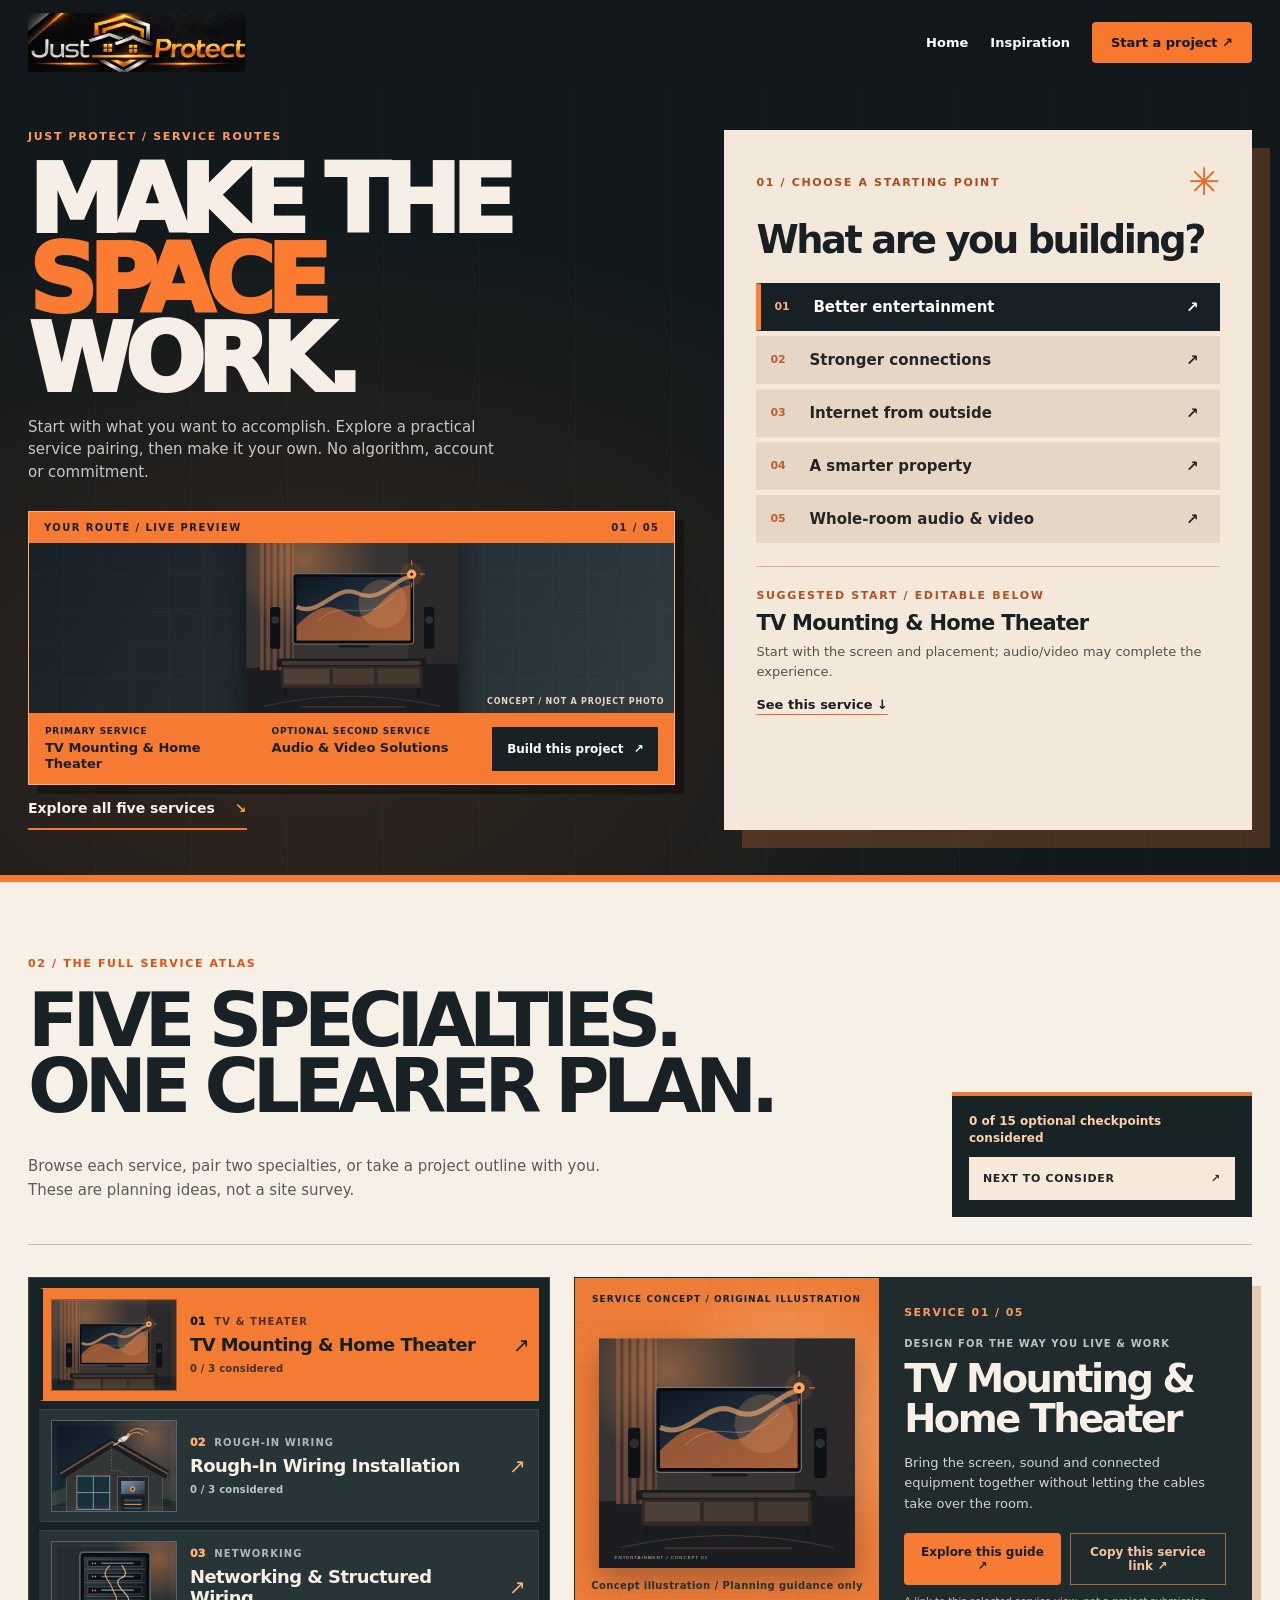
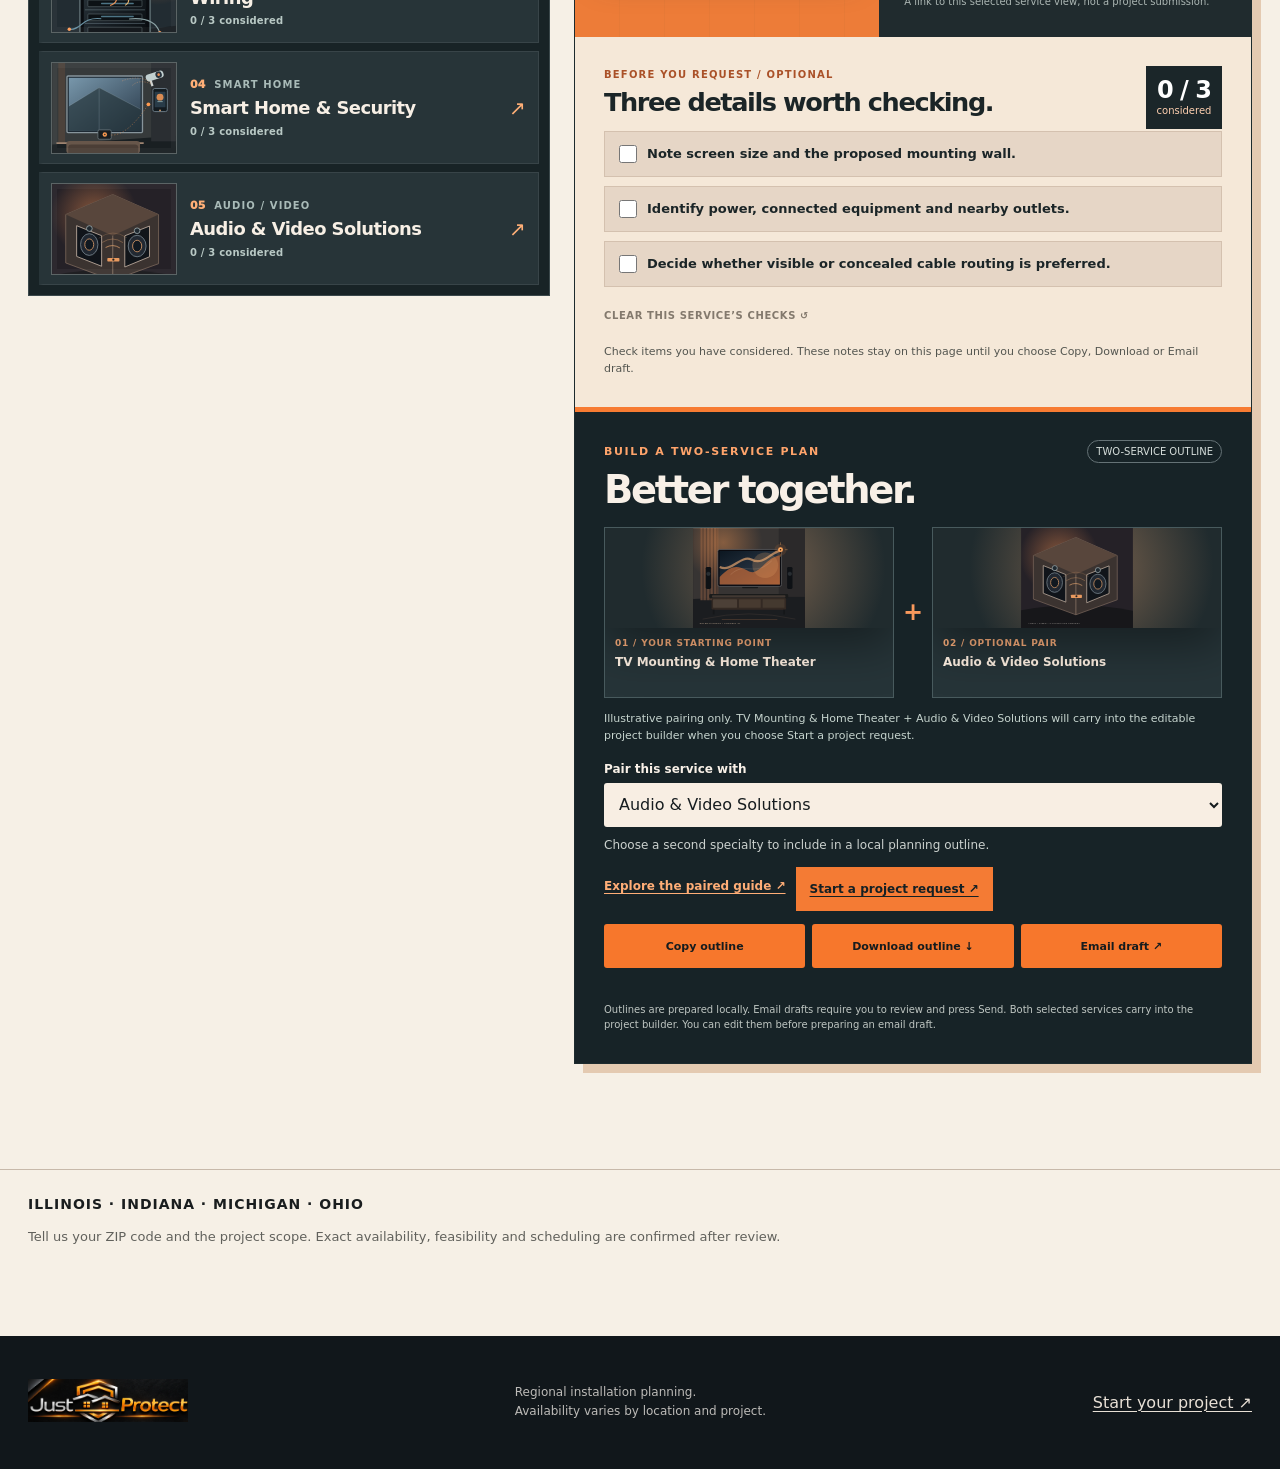
==== commit 8d6080ed: "V104: replace customer-facing Starlink with Rough-In Wiring" ====
--- a/services/index.html
+++ b/services/index.html
@@ -1,7 +1,7 @@
 <!DOCTYPE html>
 
-<html lang="en"><head><meta charset="utf-8"/><meta content="width=device-width,initial-scale=1" name="viewport"/><meta content="#11171b" name="theme-color"/><meta content="Explore five Just Protect installation guides for TV mounting, Starlink, networking, smart home and audio/video across Illinois, Indiana, Michigan and Ohio." name="description"/><link href="../assets/brand-icon.png" rel="icon" type="image/png"/><link href="../assets/guide-v46.css" rel="stylesheet"/><link href="../assets/atlas-v46.css" rel="stylesheet"/><title>Explore Installation Services | Just Protect</title><link href="../assets/atlas-v47.css" rel="stylesheet"/><link href="../assets/atlas-v48.css" rel="stylesheet"/><link href="../assets/atlas-v58.css" rel="stylesheet"/></head><body><a class="skip" href="#main">Skip to services</a><header class="mast"><div class="wrap"><a aria-label="Just Protect homepage" class="brand" href="../index.html#home"><img alt="Just Protect metallic silver and orange logo" height="440" src="../assets/brand-wordmark.webp" width="1625"/></a><nav aria-label="Service index navigation" class="navlinks"><a href="../index.html">Home</a><a href="../index.html#inspiration">Inspiration</a><a class="navcta" href="../index.html#contact">Start a project ↗</a></nav></div></header><main id="main"><section aria-labelledby="atlas-main-title" class="atlas-hero atlas-hero47"><div class="wrap atlas-hero-grid"><div class="atlas-hero-story"><span class="tag">JUST PROTECT / SERVICE ROUTES</span><h1 id="atlas-main-title">MAKE THE<br/><em>SPACE</em><br/>WORK.</h1><p>Start with what you want to accomplish. Explore a practical service pairing, then make it your own. No algorithm, account or commitment.</p><div aria-label="Live illustrated project route" class="v48-route-card">
+<html lang="en"><head><meta charset="utf-8"/><meta content="width=device-width,initial-scale=1" name="viewport"/><meta content="#11171b" name="theme-color"/><meta content="Explore five Just Protect installation guides for TV mounting, Rough-In Wiring, networking, smart home and audio/video across Illinois, Indiana, Michigan and Ohio." name="description"/><link href="../assets/brand-icon.png" rel="icon" type="image/png"/><link href="../assets/guide-v46.css" rel="stylesheet"/><link href="../assets/atlas-v46.css" rel="stylesheet"/><title>Explore Installation Services | Just Protect</title><link href="../assets/atlas-v47.css" rel="stylesheet"/><link href="../assets/atlas-v48.css" rel="stylesheet"/><link href="../assets/atlas-v58.css" rel="stylesheet"/></head><body><a class="skip" href="#main">Skip to services</a><header class="mast"><div class="wrap"><a aria-label="Just Protect homepage" class="brand" href="../index.html#home"><img alt="Just Protect metallic silver and orange logo" height="440" src="../assets/brand-wordmark.webp" width="1625"/></a><nav aria-label="Service index navigation" class="navlinks"><a href="../index.html">Home</a><a href="../index.html#inspiration">Inspiration</a><a class="navcta" href="../index.html#contact">Start a project ↗</a></nav></div></header><main id="main"><section aria-labelledby="atlas-main-title" class="atlas-hero atlas-hero47"><div class="wrap atlas-hero-grid"><div class="atlas-hero-story"><span class="tag">JUST PROTECT / SERVICE ROUTES</span><h1 id="atlas-main-title">MAKE THE<br/><em>SPACE</em><br/>WORK.</h1><p>Start with what you want to accomplish. Explore a practical service pairing, then make it your own. No algorithm, account or commitment.</p><div aria-label="Live illustrated project route" class="v48-route-card">
 <div class="v48-route-top"><span>YOUR ROUTE / LIVE PREVIEW</span><span id="v48-route-count">01 / 05</span></div>
 <div class="v48-route-image"><img alt="Illustrated TV and theater installation concept, not a customer project photograph" height="500" id="v48-route-image" src="../assets/scene-entertainment.svg" width="800"/><span class="v48-art-label">CONCEPT / NOT A PROJECT PHOTO</span></div>
 <div class="v48-route-bottom"><div class="v48-route-picks"><div><small>PRIMARY SERVICE</small><strong id="v48-route-primary">TV Mounting &amp; Home Theater</strong></div><div><small>OPTIONAL SECOND SERVICE</small><strong id="v48-route-secondary">Audio &amp; Video Solutions</strong></div></div><a class="v48-route-start" href="../index.html?services=tv-mounting,audio-video#contact" id="v48-route-start">Build this project <span aria-hidden="true">↗</span></a></div>
-</div><a class="hero47-down" href="#atlas-explore">Explore all five services <span aria-hidden="true">↘</span></a></div><div aria-labelledby="atlas-goal-heading" class="atlas-goal-card"><div class="goal-top"><span class="tag">01 / CHOOSE A STARTING POINT</span><span aria-hidden="true" class="goal-icon">✳</span></div><h2 id="atlas-goal-heading">What are you building?</h2><div aria-label="Project goal" class="atlas-goals" role="group"><button aria-pressed="true" class="atlas-goal" data-goal="cinema" type="button"><span class="goal-index">01</span><span>Better entertainment</span><span aria-hidden="true">↗</span></button><button aria-pressed="false" class="atlas-goal" data-goal="coverage" type="button"><span class="goal-index">02</span><span>Stronger connections</span><span aria-hidden="true">↗</span></button><button aria-pressed="false" class="atlas-goal" data-goal="internet" type="button"><span class="goal-index">03</span><span>Internet from outside</span><span aria-hidden="true">↗</span></button><button aria-pressed="false" class="atlas-goal" data-goal="smart" type="button"><span class="goal-index">04</span><span>A smarter property</span><span aria-hidden="true">↗</span></button><button aria-pressed="false" class="atlas-goal" data-goal="av" type="button"><span class="goal-index">05</span><span>Whole-room audio &amp; video</span><span aria-hidden="true">↗</span></button></div><div aria-live="polite" class="goal-result"><span class="tag">SUGGESTED START / EDITABLE BELOW</span><strong id="goal-primary">TV Mounting &amp; Home Theater</strong><p id="goal-reason">Start with the screen and placement; audio/video may complete the experience.</p><a class="goal-explore" href="#atlas-explore">See this service ↓</a></div></div></div></section><section aria-label="Explore services" class="atlas wrap" id="atlas-explore"><div class="atlas-intro"><span class="tag accent">02 / THE FULL SERVICE ATLAS</span><h2>FIVE SPECIALTIES.<br/>ONE CLEARER PLAN.</h2><p>Browse each service, pair two specialties, or take a project outline with you. These are planning ideas, not a site survey.</p><div class="v73-atlas-toolbar"><span class="v73-atlas-progress" id="v73-overall" aria-live="polite">0 of 15 optional checkpoints considered</span><button type="button" id="v73-next-open">NEXT TO CONSIDER <span aria-hidden="true">↗</span></button></div></div><div aria-label="Select installation service" aria-orientation="vertical" class="atlas-list" role="tablist"><button aria-controls="atlas-panel" aria-selected="true" class="atlas-item" id="atlas-tab-tv" role="tab" tabindex="0" type="button"><span class="v73-card-art" aria-hidden="true"><img src="../assets/scene-entertainment.svg" alt="" width="800" height="500" loading="lazy" decoding="async"/></span><span class="v73-card-info"><span class="v73-card-top"><span class="num">01</span><span class="v73-card-category">TV & THEATER</span></span><span class="name">TV Mounting &amp; Home Theater</span><span class="v73-card-progress" aria-hidden="true">0 / 3 considered</span></span><span aria-hidden="true" class="arrow">↗</span></button><button aria-controls="atlas-panel" aria-selected="false" class="atlas-item" id="atlas-tab-starlink" role="tab" tabindex="-1" type="button"><span class="v73-card-art" aria-hidden="true"><img src="../assets/scene-connectivity.svg" alt="" width="800" height="500" loading="lazy" decoding="async"/></span><span class="v73-card-info"><span class="v73-card-top"><span class="num">02</span><span class="v73-card-category">STARLINK</span></span><span class="name">Starlink Installation</span><span class="v73-card-progress" aria-hidden="true">0 / 3 considered</span></span><span aria-hidden="true" class="arrow">↗</span></button><button aria-controls="atlas-panel" aria-selected="false" class="atlas-item" id="atlas-tab-network" role="tab" tabindex="-1" type="button"><span class="v73-card-art" aria-hidden="true"><img src="../assets/scene-network.svg" alt="" width="800" height="500" loading="lazy" decoding="async"/></span><span class="v73-card-info"><span class="v73-card-top"><span class="num">03</span><span class="v73-card-category">NETWORKING</span></span><span class="name">Networking &amp; Structured Wiring</span><span class="v73-card-progress" aria-hidden="true">0 / 3 considered</span></span><span aria-hidden="true" class="arrow">↗</span></button><button aria-controls="atlas-panel" aria-selected="false" class="atlas-item" id="atlas-tab-smart" role="tab" tabindex="-1" type="button"><span class="v73-card-art" aria-hidden="true"><img src="../assets/scene-smart.svg" alt="" width="800" height="500" loading="lazy" decoding="async"/></span><span class="v73-card-info"><span class="v73-card-top"><span class="num">04</span><span class="v73-card-category">SMART HOME</span></span><span class="name">Smart Home &amp; Security</span><span class="v73-card-progress" aria-hidden="true">0 / 3 considered</span></span><span aria-hidden="true" class="arrow">↗</span></button><button aria-controls="atlas-panel" aria-selected="false" class="atlas-item" id="atlas-tab-audio" role="tab" tabindex="-1" type="button"><span class="v73-card-art" aria-hidden="true"><img src="../assets/scene-audio.svg" alt="" width="800" height="500" loading="lazy" decoding="async"/></span><span class="v73-card-info"><span class="v73-card-top"><span class="num">05</span><span class="v73-card-category">AUDIO / VIDEO</span></span><span class="name">Audio &amp; Video Solutions</span><span class="v73-card-progress" aria-hidden="true">0 / 3 considered</span></span><span aria-hidden="true" class="arrow">↗</span></button></div><article aria-labelledby="atlas-tab-tv" class="atlas-preview" id="atlas-panel" role="tabpanel" tabindex="0"><div aria-label="Selected service illustration and overview" class="v58-feature"><div class="v58-visual"><div class="v58-visual-top">SERVICE CONCEPT / ORIGINAL ILLUSTRATION</div><img alt="Illustrated TV and theater installation concept, not a customer project photograph" height="500" id="atlas-image" src="../assets/scene-entertainment.svg" width="800"/><span class="small">Concept illustration / Planning guidance only</span></div><div class="v58-copy"><span class="tag" id="atlas-number">SERVICE 01 / 05</span><div class="v58-kicker">DESIGN FOR THE WAY YOU LIVE &amp; WORK</div><h2 id="atlas-title">TV Mounting &amp; Home Theater</h2><p id="atlas-description">Bring the screen, sound and connected equipment together without letting the cables take over the room.</p><div class="v58-quick"><a class="action" href="tv-mounting.html" id="atlas-link">Explore this guide ↗</a><button aria-describedby="v58-share-help" id="v58-share" type="button">Copy this service link ↗</button></div><span class="v58-share-help" id="v58-share-help">A link to this selected service view, not a project submission.</span></div></div><div aria-labelledby="v58-prep-title" class="v58-prep"><div class="v58-prep-head"><div><span class="v58-prep-label">BEFORE YOU REQUEST / OPTIONAL</span><h3 id="v58-prep-title">Three details worth checking.</h3></div><div aria-live="polite" class="v58-progress"><strong id="v58-prep-count">0 / 3</strong><span>considered</span></div></div><div aria-label="Optional service preparation questions" class="v58-questions" id="v58-questions" role="group"></div><button class="v73-reset" type="button" id="v73-reset" aria-label="Clear considered checkpoints for the current service">CLEAR THIS SERVICE’S CHECKS <span aria-hidden="true">↺</span></button><p class="v58-prep-note" id="v58-prep-note">Check items you have considered. These notes stay on this page until you choose Copy, Download or Email draft.</p><p aria-live="polite" class="v58-share-status" id="v58-share-status" role="status"></p></div><div aria-labelledby="atlas-pair-title" class="atlas-pair"><div class="atlas-pair-heading"><span class="tag">BUILD A TWO-SERVICE PLAN</span><span class="pair-badge" id="atlas-pair-badge">OPTIONAL</span></div><h3 id="atlas-pair-title">Better together.</h3><div class="v73-pair-visual" aria-label="Current illustrative service pairing"><div class="v73-pair-card" id="v73-pair-primary"><img id="v73-pair-primary-image" src="../assets/scene-entertainment.svg" alt="" width="800" height="500" loading="lazy"/><div><small>01 / YOUR STARTING POINT</small><strong id="v73-pair-primary-label">TV Mounting &amp; Home Theater</strong></div></div><span class="v73-pair-plus" aria-hidden="true">+</span><div class="v73-pair-card" id="v73-pair-secondary"><img id="v73-pair-secondary-image" src="../assets/scene-audio.svg" alt="" width="800" height="500" loading="lazy"/><div><small>02 / OPTIONAL PAIR</small><strong id="v73-pair-secondary-label">Audio &amp; Video Solutions</strong></div></div></div><p class="v73-pair-caption" id="v73-pair-caption" aria-live="polite">Two illustrative service ideas. Edit the pairing below.</p><label for="atlas-partner">Pair this service with</label><select aria-describedby="atlas-partner-help" id="atlas-partner"><option value="">No additional service</option></select><p id="atlas-partner-help">Choose a second specialty to include in a local planning outline.</p><div class="atlas-pair-links"><a href="audio-video.html" id="atlas-partner-link">Explore the paired guide ↗</a><a href="../index.html?service=TV%20Mounting%20%26%20Home%20Theater#contact" id="atlas-request">Start a project request ↗</a></div><div class="atlas-pair-actions"><button id="atlas-copy" type="button">Copy outline</button><button id="atlas-download" type="button">Download outline ↓</button><button id="atlas-email" type="button">Email draft ↗</button></div><p aria-live="polite" class="atlas-pair-status" id="atlas-pair-status" role="status"></p><small>Outlines are prepared locally. Email drafts require you to review and press Send. Both selected services carry into the project builder. You can edit them before preparing an email draft.</small></div></article><noscript><div class="atlas-noscript"><a href="tv-mounting.html">TV Mounting &amp; Home Theater</a><a href="starlink.html">Starlink Installation</a><a href="networking.html">Networking &amp; Structured Wiring</a><a href="smart-home-security.html">Smart Home &amp; Security</a><a href="audio-video.html">Audio &amp; Video Solutions</a></div></noscript></section><section class="atlas-states"><div class="wrap"><strong>ILLINOIS · INDIANA · MICHIGAN · OHIO</strong><p>Tell us your ZIP code and the project scope. Exact availability, feasibility and scheduling are confirmed after review.</p></div></section></main><footer class="foot"><div class="wrap"><a aria-label="Just Protect homepage" href="../index.html"><img alt="Just Protect" src="../assets/brand-wordmark.webp"/></a><p>Regional installation planning.<br/>Availability varies by location and project.</p><a href="../index.html#contact">Start your project ↗</a></div></footer><script id="atlas-data" type="application/json">[{"name": "TV Mounting & Home Theater", "scene": "scene-entertainment.svg", "deck": "Bring the screen, sound and connected equipment together without letting the cables take over the room.", "slug": "tv-mounting", "num": "01"}, {"name": "Starlink Installation", "scene": "scene-connectivity.svg", "deck": "Plan the exterior equipment, weather-exposed cable route and indoor network as one thoughtful installation.", "slug": "starlink", "num": "02"}, {"name": "Networking & Structured Wiring", "scene": "scene-network.svg", "deck": "Build an organized foundation for connected rooms, wired devices and equipment that stays manageable.", "slug": "networking", "num": "03"}, {"name": "Smart Home & Security", "scene": "scene-smart.svg", "deck": "Bring compatible connected devices into a setup that works with the way you actually use your property.", "slug": "smart-home-security", "num": "04"}, {"name": "Audio & Video Solutions", "scene": "scene-audio.svg", "deck": "Plan the equipment, speaker positions and control experience around the room\u2014not the other way around.", "slug": "audio-video", "num": "05"}]</script><script defer="" src="../assets/atlas-v46.js"></script><script defer="" src="../assets/atlas-v47.js"></script><script defer="" src="../assets/atlas-v48.js"></script><script defer="" src="../assets/atlas-v58.js"></script><link rel="stylesheet" href="../assets/atlas-v73.css"/><script defer="" src="../assets/atlas-v73.js"></script></body></html>+</div><a class="hero47-down" href="#atlas-explore">Explore all five services <span aria-hidden="true">↘</span></a></div><div aria-labelledby="atlas-goal-heading" class="atlas-goal-card"><div class="goal-top"><span class="tag">01 / CHOOSE A STARTING POINT</span><span aria-hidden="true" class="goal-icon">✳</span></div><h2 id="atlas-goal-heading">What are you building?</h2><div aria-label="Project goal" class="atlas-goals" role="group"><button aria-pressed="true" class="atlas-goal" data-goal="cinema" type="button"><span class="goal-index">01</span><span>Better entertainment</span><span aria-hidden="true">↗</span></button><button aria-pressed="false" class="atlas-goal" data-goal="coverage" type="button"><span class="goal-index">02</span><span>Stronger connections</span><span aria-hidden="true">↗</span></button><button aria-pressed="false" class="atlas-goal" data-goal="internet" type="button"><span class="goal-index">03</span><span>Internet from outside</span><span aria-hidden="true">↗</span></button><button aria-pressed="false" class="atlas-goal" data-goal="smart" type="button"><span class="goal-index">04</span><span>A smarter property</span><span aria-hidden="true">↗</span></button><button aria-pressed="false" class="atlas-goal" data-goal="av" type="button"><span class="goal-index">05</span><span>Whole-room audio &amp; video</span><span aria-hidden="true">↗</span></button></div><div aria-live="polite" class="goal-result"><span class="tag">SUGGESTED START / EDITABLE BELOW</span><strong id="goal-primary">TV Mounting &amp; Home Theater</strong><p id="goal-reason">Start with the screen and placement; audio/video may complete the experience.</p><a class="goal-explore" href="#atlas-explore">See this service ↓</a></div></div></div></section><section aria-label="Explore services" class="atlas wrap" id="atlas-explore"><div class="atlas-intro"><span class="tag accent">02 / THE FULL SERVICE ATLAS</span><h2>FIVE SPECIALTIES.<br/>ONE CLEARER PLAN.</h2><p>Browse each service, pair two specialties, or take a project outline with you. These are planning ideas, not a site survey.</p><div class="v73-atlas-toolbar"><span class="v73-atlas-progress" id="v73-overall" aria-live="polite">0 of 15 optional checkpoints considered</span><button type="button" id="v73-next-open">NEXT TO CONSIDER <span aria-hidden="true">↗</span></button></div></div><div aria-label="Select installation service" aria-orientation="vertical" class="atlas-list" role="tablist"><button aria-controls="atlas-panel" aria-selected="true" class="atlas-item" id="atlas-tab-tv" role="tab" tabindex="0" type="button"><span class="v73-card-art" aria-hidden="true"><img src="../assets/scene-entertainment.svg" alt="" width="800" height="500" loading="lazy" decoding="async"/></span><span class="v73-card-info"><span class="v73-card-top"><span class="num">01</span><span class="v73-card-category">TV & THEATER</span></span><span class="name">TV Mounting &amp; Home Theater</span><span class="v73-card-progress" aria-hidden="true">0 / 3 considered</span></span><span aria-hidden="true" class="arrow">↗</span></button><button aria-controls="atlas-panel" aria-selected="false" class="atlas-item" id="atlas-tab-starlink" role="tab" tabindex="-1" type="button"><span class="v73-card-art" aria-hidden="true"><img src="../assets/scene-connectivity.svg" alt="" width="800" height="500" loading="lazy" decoding="async"/></span><span class="v73-card-info"><span class="v73-card-top"><span class="num">02</span><span class="v73-card-category">ROUGH-IN WIRING</span></span><span class="name">Rough-In Wiring Installation</span><span class="v73-card-progress" aria-hidden="true">0 / 3 considered</span></span><span aria-hidden="true" class="arrow">↗</span></button><button aria-controls="atlas-panel" aria-selected="false" class="atlas-item" id="atlas-tab-network" role="tab" tabindex="-1" type="button"><span class="v73-card-art" aria-hidden="true"><img src="../assets/scene-network.svg" alt="" width="800" height="500" loading="lazy" decoding="async"/></span><span class="v73-card-info"><span class="v73-card-top"><span class="num">03</span><span class="v73-card-category">NETWORKING</span></span><span class="name">Networking &amp; Structured Wiring</span><span class="v73-card-progress" aria-hidden="true">0 / 3 considered</span></span><span aria-hidden="true" class="arrow">↗</span></button><button aria-controls="atlas-panel" aria-selected="false" class="atlas-item" id="atlas-tab-smart" role="tab" tabindex="-1" type="button"><span class="v73-card-art" aria-hidden="true"><img src="../assets/scene-smart.svg" alt="" width="800" height="500" loading="lazy" decoding="async"/></span><span class="v73-card-info"><span class="v73-card-top"><span class="num">04</span><span class="v73-card-category">SMART HOME</span></span><span class="name">Smart Home &amp; Security</span><span class="v73-card-progress" aria-hidden="true">0 / 3 considered</span></span><span aria-hidden="true" class="arrow">↗</span></button><button aria-controls="atlas-panel" aria-selected="false" class="atlas-item" id="atlas-tab-audio" role="tab" tabindex="-1" type="button"><span class="v73-card-art" aria-hidden="true"><img src="../assets/scene-audio.svg" alt="" width="800" height="500" loading="lazy" decoding="async"/></span><span class="v73-card-info"><span class="v73-card-top"><span class="num">05</span><span class="v73-card-category">AUDIO / VIDEO</span></span><span class="name">Audio &amp; Video Solutions</span><span class="v73-card-progress" aria-hidden="true">0 / 3 considered</span></span><span aria-hidden="true" class="arrow">↗</span></button></div><article aria-labelledby="atlas-tab-tv" class="atlas-preview" id="atlas-panel" role="tabpanel" tabindex="0"><div aria-label="Selected service illustration and overview" class="v58-feature"><div class="v58-visual"><div class="v58-visual-top">SERVICE CONCEPT / ORIGINAL ILLUSTRATION</div><img alt="Illustrated TV and theater installation concept, not a customer project photograph" height="500" id="atlas-image" src="../assets/scene-entertainment.svg" width="800"/><span class="small">Concept illustration / Planning guidance only</span></div><div class="v58-copy"><span class="tag" id="atlas-number">SERVICE 01 / 05</span><div class="v58-kicker">DESIGN FOR THE WAY YOU LIVE &amp; WORK</div><h2 id="atlas-title">TV Mounting &amp; Home Theater</h2><p id="atlas-description">Bring the screen, sound and connected equipment together without letting the cables take over the room.</p><div class="v58-quick"><a class="action" href="tv-mounting.html" id="atlas-link">Explore this guide ↗</a><button aria-describedby="v58-share-help" id="v58-share" type="button">Copy this service link ↗</button></div><span class="v58-share-help" id="v58-share-help">A link to this selected service view, not a project submission.</span></div></div><div aria-labelledby="v58-prep-title" class="v58-prep"><div class="v58-prep-head"><div><span class="v58-prep-label">BEFORE YOU REQUEST / OPTIONAL</span><h3 id="v58-prep-title">Three details worth checking.</h3></div><div aria-live="polite" class="v58-progress"><strong id="v58-prep-count">0 / 3</strong><span>considered</span></div></div><div aria-label="Optional service preparation questions" class="v58-questions" id="v58-questions" role="group"></div><button class="v73-reset" type="button" id="v73-reset" aria-label="Clear considered checkpoints for the current service">CLEAR THIS SERVICE’S CHECKS <span aria-hidden="true">↺</span></button><p class="v58-prep-note" id="v58-prep-note">Check items you have considered. These notes stay on this page until you choose Copy, Download or Email draft.</p><p aria-live="polite" class="v58-share-status" id="v58-share-status" role="status"></p></div><div aria-labelledby="atlas-pair-title" class="atlas-pair"><div class="atlas-pair-heading"><span class="tag">BUILD A TWO-SERVICE PLAN</span><span class="pair-badge" id="atlas-pair-badge">OPTIONAL</span></div><h3 id="atlas-pair-title">Better together.</h3><div class="v73-pair-visual" aria-label="Current illustrative service pairing"><div class="v73-pair-card" id="v73-pair-primary"><img id="v73-pair-primary-image" src="../assets/scene-entertainment.svg" alt="" width="800" height="500" loading="lazy"/><div><small>01 / YOUR STARTING POINT</small><strong id="v73-pair-primary-label">TV Mounting &amp; Home Theater</strong></div></div><span class="v73-pair-plus" aria-hidden="true">+</span><div class="v73-pair-card" id="v73-pair-secondary"><img id="v73-pair-secondary-image" src="../assets/scene-audio.svg" alt="" width="800" height="500" loading="lazy"/><div><small>02 / OPTIONAL PAIR</small><strong id="v73-pair-secondary-label">Audio &amp; Video Solutions</strong></div></div></div><p class="v73-pair-caption" id="v73-pair-caption" aria-live="polite">Two illustrative service ideas. Edit the pairing below.</p><label for="atlas-partner">Pair this service with</label><select aria-describedby="atlas-partner-help" id="atlas-partner"><option value="">No additional service</option></select><p id="atlas-partner-help">Choose a second specialty to include in a local planning outline.</p><div class="atlas-pair-links"><a href="audio-video.html" id="atlas-partner-link">Explore the paired guide ↗</a><a href="../index.html?service=TV%20Mounting%20%26%20Home%20Theater#contact" id="atlas-request">Start a project request ↗</a></div><div class="atlas-pair-actions"><button id="atlas-copy" type="button">Copy outline</button><button id="atlas-download" type="button">Download outline ↓</button><button id="atlas-email" type="button">Email draft ↗</button></div><p aria-live="polite" class="atlas-pair-status" id="atlas-pair-status" role="status"></p><small>Outlines are prepared locally. Email drafts require you to review and press Send. Both selected services carry into the project builder. You can edit them before preparing an email draft.</small></div></article><noscript><div class="atlas-noscript"><a href="tv-mounting.html">TV Mounting &amp; Home Theater</a><a href="rough-in-wiring.html">Rough-In Wiring Installation</a><a href="networking.html">Networking &amp; Structured Wiring</a><a href="smart-home-security.html">Smart Home &amp; Security</a><a href="audio-video.html">Audio &amp; Video Solutions</a></div></noscript></section><section class="atlas-states"><div class="wrap"><strong>ILLINOIS · INDIANA · MICHIGAN · OHIO</strong><p>Tell us your ZIP code and the project scope. Exact availability, feasibility and scheduling are confirmed after review.</p></div></section></main><footer class="foot"><div class="wrap"><a aria-label="Just Protect homepage" href="../index.html"><img alt="Just Protect" src="../assets/brand-wordmark.webp"/></a><p>Regional installation planning.<br/>Availability varies by location and project.</p><a href="../index.html#contact">Start your project ↗</a></div></footer><script id="atlas-data" type="application/json">[{"name": "TV Mounting & Home Theater", "scene": "scene-entertainment.svg", "deck": "Bring the screen, sound and connected equipment together without letting the cables take over the room.", "slug": "tv-mounting", "num": "01"}, {"name": "Rough-In Wiring Installation", "scene": "scene-connectivity.svg", "deck": "Plan the exterior equipment, weather-exposed cable route and indoor network as one thoughtful installation.", "slug": "starlink", "num": "02"}, {"name": "Networking & Structured Wiring", "scene": "scene-network.svg", "deck": "Build an organized foundation for connected rooms, wired devices and equipment that stays manageable.", "slug": "networking", "num": "03"}, {"name": "Smart Home & Security", "scene": "scene-smart.svg", "deck": "Bring compatible connected devices into a setup that works with the way you actually use your property.", "slug": "smart-home-security", "num": "04"}, {"name": "Audio & Video Solutions", "scene": "scene-audio.svg", "deck": "Plan the equipment, speaker positions and control experience around the room\u2014not the other way around.", "slug": "audio-video", "num": "05"}]</script><script defer="" src="../assets/atlas-v46.js"></script><script defer="" src="../assets/atlas-v47.js"></script><script defer="" src="../assets/atlas-v48.js"></script><script defer="" src="../assets/atlas-v58.js"></script><link rel="stylesheet" href="../assets/atlas-v73.css"/><script defer="" src="../assets/atlas-v73.js"></script><script defer src="assets/v104-service-cleanup.js"></script></body></html>
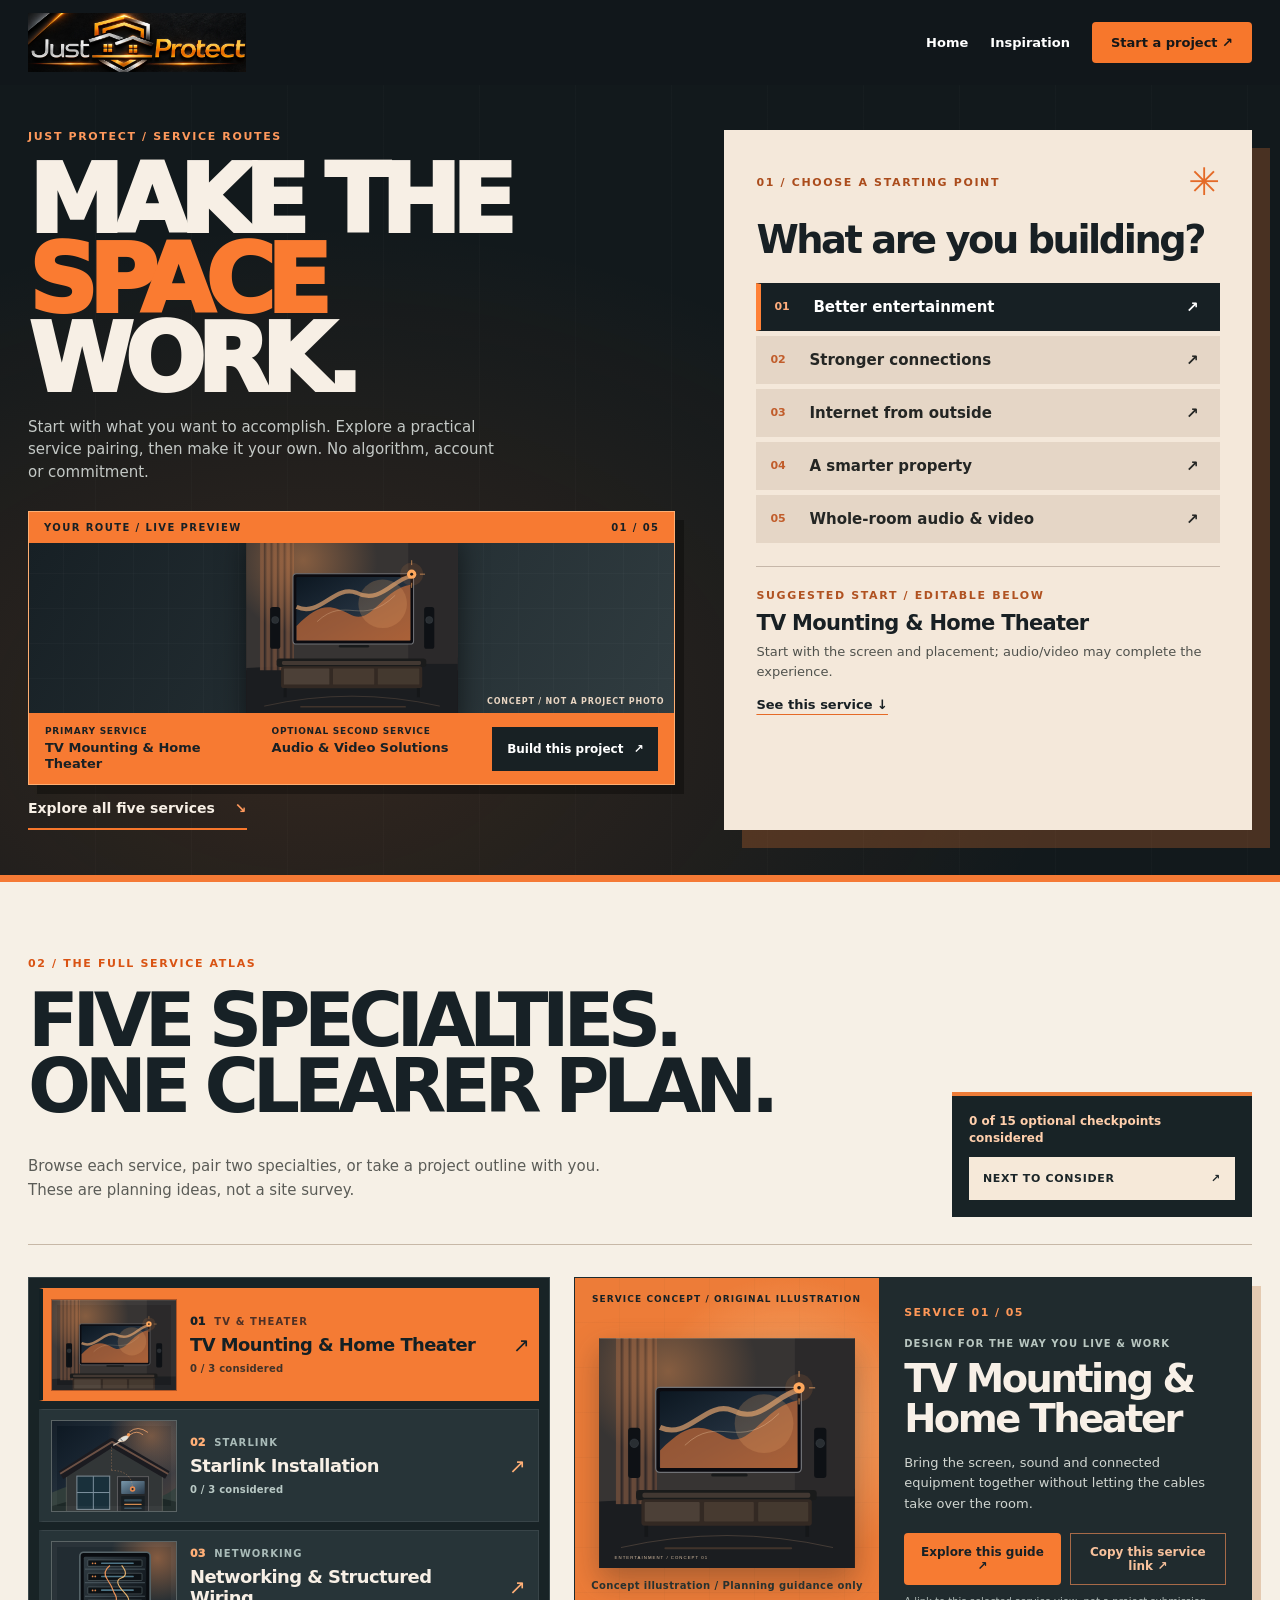
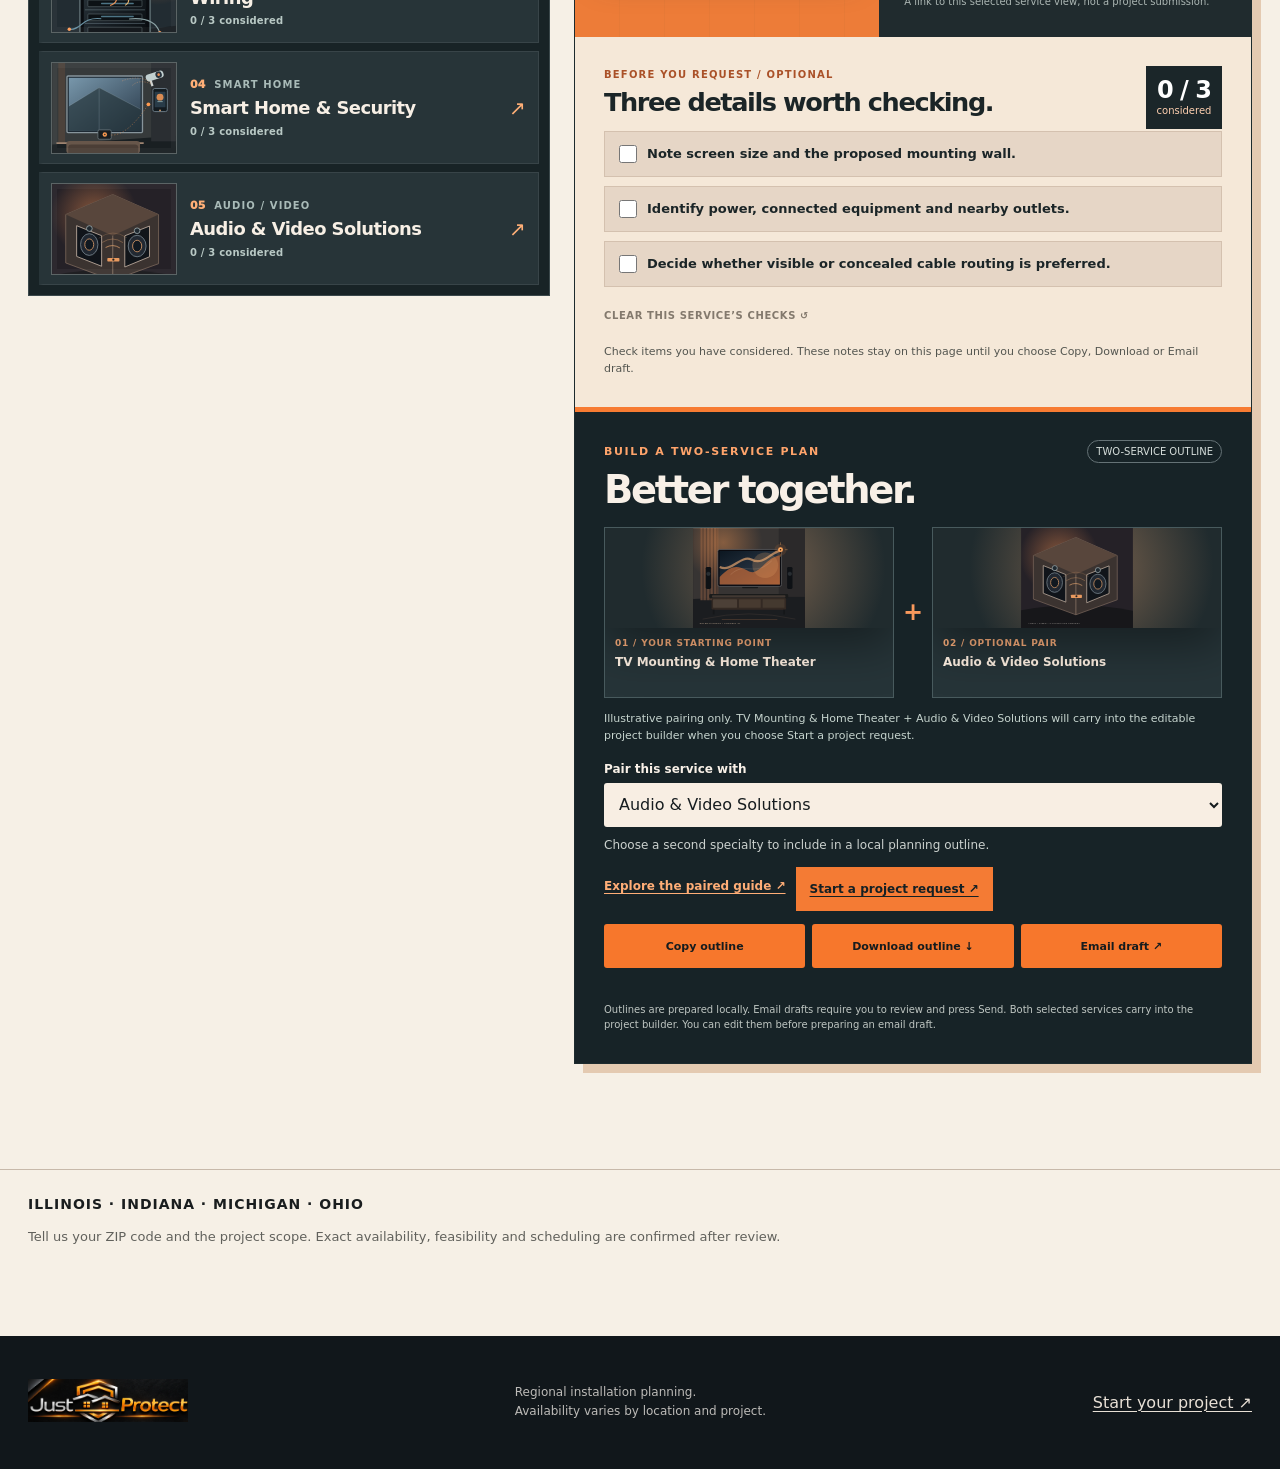
==== commit 1475edfc: "Install complete Just Protect V101 release" ====
--- a/services/index.html
+++ b/services/index.html
@@ -1,7 +1,7 @@
 <!DOCTYPE html>
 
-<html lang="en"><head><meta charset="utf-8"/><meta content="width=device-width,initial-scale=1" name="viewport"/><meta content="#11171b" name="theme-color"/><meta content="Explore five Just Protect installation guides for TV mounting, Rough-In Wiring, networking, smart home and audio/video across Illinois, Indiana, Michigan and Ohio." name="description"/><link href="../assets/brand-icon.png" rel="icon" type="image/png"/><link href="../assets/guide-v46.css" rel="stylesheet"/><link href="../assets/atlas-v46.css" rel="stylesheet"/><title>Explore Installation Services | Just Protect</title><link href="../assets/atlas-v47.css" rel="stylesheet"/><link href="../assets/atlas-v48.css" rel="stylesheet"/><link href="../assets/atlas-v58.css" rel="stylesheet"/></head><body><a class="skip" href="#main">Skip to services</a><header class="mast"><div class="wrap"><a aria-label="Just Protect homepage" class="brand" href="../index.html#home"><img alt="Just Protect metallic silver and orange logo" height="440" src="../assets/brand-wordmark.webp" width="1625"/></a><nav aria-label="Service index navigation" class="navlinks"><a href="../index.html">Home</a><a href="../index.html#inspiration">Inspiration</a><a class="navcta" href="../index.html#contact">Start a project ↗</a></nav></div></header><main id="main"><section aria-labelledby="atlas-main-title" class="atlas-hero atlas-hero47"><div class="wrap atlas-hero-grid"><div class="atlas-hero-story"><span class="tag">JUST PROTECT / SERVICE ROUTES</span><h1 id="atlas-main-title">MAKE THE<br/><em>SPACE</em><br/>WORK.</h1><p>Start with what you want to accomplish. Explore a practical service pairing, then make it your own. No algorithm, account or commitment.</p><div aria-label="Live illustrated project route" class="v48-route-card">
+<html lang="en"><head><meta charset="utf-8"/><meta content="width=device-width,initial-scale=1" name="viewport"/><meta content="#11171b" name="theme-color"/><meta content="Explore five Just Protect installation guides for TV mounting, Starlink, networking, smart home and audio/video across Illinois, Indiana, Michigan and Ohio." name="description"/><link href="../assets/brand-icon.png" rel="icon" type="image/png"/><link href="../assets/guide-v46.css" rel="stylesheet"/><link href="../assets/atlas-v46.css" rel="stylesheet"/><title>Explore Installation Services | Just Protect</title><link href="../assets/atlas-v47.css" rel="stylesheet"/><link href="../assets/atlas-v48.css" rel="stylesheet"/><link href="../assets/atlas-v58.css" rel="stylesheet"/></head><body><a class="skip" href="#main">Skip to services</a><header class="mast"><div class="wrap"><a aria-label="Just Protect homepage" class="brand" href="../index.html#home"><img alt="Just Protect metallic silver and orange logo" height="440" src="../assets/brand-wordmark.webp" width="1625"/></a><nav aria-label="Service index navigation" class="navlinks"><a href="../index.html">Home</a><a href="../index.html#inspiration">Inspiration</a><a class="navcta" href="../index.html#contact">Start a project ↗</a></nav></div></header><main id="main"><section aria-labelledby="atlas-main-title" class="atlas-hero atlas-hero47"><div class="wrap atlas-hero-grid"><div class="atlas-hero-story"><span class="tag">JUST PROTECT / SERVICE ROUTES</span><h1 id="atlas-main-title">MAKE THE<br/><em>SPACE</em><br/>WORK.</h1><p>Start with what you want to accomplish. Explore a practical service pairing, then make it your own. No algorithm, account or commitment.</p><div aria-label="Live illustrated project route" class="v48-route-card">
 <div class="v48-route-top"><span>YOUR ROUTE / LIVE PREVIEW</span><span id="v48-route-count">01 / 05</span></div>
 <div class="v48-route-image"><img alt="Illustrated TV and theater installation concept, not a customer project photograph" height="500" id="v48-route-image" src="../assets/scene-entertainment.svg" width="800"/><span class="v48-art-label">CONCEPT / NOT A PROJECT PHOTO</span></div>
 <div class="v48-route-bottom"><div class="v48-route-picks"><div><small>PRIMARY SERVICE</small><strong id="v48-route-primary">TV Mounting &amp; Home Theater</strong></div><div><small>OPTIONAL SECOND SERVICE</small><strong id="v48-route-secondary">Audio &amp; Video Solutions</strong></div></div><a class="v48-route-start" href="../index.html?services=tv-mounting,audio-video#contact" id="v48-route-start">Build this project <span aria-hidden="true">↗</span></a></div>
-</div><a class="hero47-down" href="#atlas-explore">Explore all five services <span aria-hidden="true">↘</span></a></div><div aria-labelledby="atlas-goal-heading" class="atlas-goal-card"><div class="goal-top"><span class="tag">01 / CHOOSE A STARTING POINT</span><span aria-hidden="true" class="goal-icon">✳</span></div><h2 id="atlas-goal-heading">What are you building?</h2><div aria-label="Project goal" class="atlas-goals" role="group"><button aria-pressed="true" class="atlas-goal" data-goal="cinema" type="button"><span class="goal-index">01</span><span>Better entertainment</span><span aria-hidden="true">↗</span></button><button aria-pressed="false" class="atlas-goal" data-goal="coverage" type="button"><span class="goal-index">02</span><span>Stronger connections</span><span aria-hidden="true">↗</span></button><button aria-pressed="false" class="atlas-goal" data-goal="internet" type="button"><span class="goal-index">03</span><span>Internet from outside</span><span aria-hidden="true">↗</span></button><button aria-pressed="false" class="atlas-goal" data-goal="smart" type="button"><span class="goal-index">04</span><span>A smarter property</span><span aria-hidden="true">↗</span></button><button aria-pressed="false" class="atlas-goal" data-goal="av" type="button"><span class="goal-index">05</span><span>Whole-room audio &amp; video</span><span aria-hidden="true">↗</span></button></div><div aria-live="polite" class="goal-result"><span class="tag">SUGGESTED START / EDITABLE BELOW</span><strong id="goal-primary">TV Mounting &amp; Home Theater</strong><p id="goal-reason">Start with the screen and placement; audio/video may complete the experience.</p><a class="goal-explore" href="#atlas-explore">See this service ↓</a></div></div></div></section><section aria-label="Explore services" class="atlas wrap" id="atlas-explore"><div class="atlas-intro"><span class="tag accent">02 / THE FULL SERVICE ATLAS</span><h2>FIVE SPECIALTIES.<br/>ONE CLEARER PLAN.</h2><p>Browse each service, pair two specialties, or take a project outline with you. These are planning ideas, not a site survey.</p><div class="v73-atlas-toolbar"><span class="v73-atlas-progress" id="v73-overall" aria-live="polite">0 of 15 optional checkpoints considered</span><button type="button" id="v73-next-open">NEXT TO CONSIDER <span aria-hidden="true">↗</span></button></div></div><div aria-label="Select installation service" aria-orientation="vertical" class="atlas-list" role="tablist"><button aria-controls="atlas-panel" aria-selected="true" class="atlas-item" id="atlas-tab-tv" role="tab" tabindex="0" type="button"><span class="v73-card-art" aria-hidden="true"><img src="../assets/scene-entertainment.svg" alt="" width="800" height="500" loading="lazy" decoding="async"/></span><span class="v73-card-info"><span class="v73-card-top"><span class="num">01</span><span class="v73-card-category">TV & THEATER</span></span><span class="name">TV Mounting &amp; Home Theater</span><span class="v73-card-progress" aria-hidden="true">0 / 3 considered</span></span><span aria-hidden="true" class="arrow">↗</span></button><button aria-controls="atlas-panel" aria-selected="false" class="atlas-item" id="atlas-tab-starlink" role="tab" tabindex="-1" type="button"><span class="v73-card-art" aria-hidden="true"><img src="../assets/scene-connectivity.svg" alt="" width="800" height="500" loading="lazy" decoding="async"/></span><span class="v73-card-info"><span class="v73-card-top"><span class="num">02</span><span class="v73-card-category">ROUGH-IN WIRING</span></span><span class="name">Rough-In Wiring Installation</span><span class="v73-card-progress" aria-hidden="true">0 / 3 considered</span></span><span aria-hidden="true" class="arrow">↗</span></button><button aria-controls="atlas-panel" aria-selected="false" class="atlas-item" id="atlas-tab-network" role="tab" tabindex="-1" type="button"><span class="v73-card-art" aria-hidden="true"><img src="../assets/scene-network.svg" alt="" width="800" height="500" loading="lazy" decoding="async"/></span><span class="v73-card-info"><span class="v73-card-top"><span class="num">03</span><span class="v73-card-category">NETWORKING</span></span><span class="name">Networking &amp; Structured Wiring</span><span class="v73-card-progress" aria-hidden="true">0 / 3 considered</span></span><span aria-hidden="true" class="arrow">↗</span></button><button aria-controls="atlas-panel" aria-selected="false" class="atlas-item" id="atlas-tab-smart" role="tab" tabindex="-1" type="button"><span class="v73-card-art" aria-hidden="true"><img src="../assets/scene-smart.svg" alt="" width="800" height="500" loading="lazy" decoding="async"/></span><span class="v73-card-info"><span class="v73-card-top"><span class="num">04</span><span class="v73-card-category">SMART HOME</span></span><span class="name">Smart Home &amp; Security</span><span class="v73-card-progress" aria-hidden="true">0 / 3 considered</span></span><span aria-hidden="true" class="arrow">↗</span></button><button aria-controls="atlas-panel" aria-selected="false" class="atlas-item" id="atlas-tab-audio" role="tab" tabindex="-1" type="button"><span class="v73-card-art" aria-hidden="true"><img src="../assets/scene-audio.svg" alt="" width="800" height="500" loading="lazy" decoding="async"/></span><span class="v73-card-info"><span class="v73-card-top"><span class="num">05</span><span class="v73-card-category">AUDIO / VIDEO</span></span><span class="name">Audio &amp; Video Solutions</span><span class="v73-card-progress" aria-hidden="true">0 / 3 considered</span></span><span aria-hidden="true" class="arrow">↗</span></button></div><article aria-labelledby="atlas-tab-tv" class="atlas-preview" id="atlas-panel" role="tabpanel" tabindex="0"><div aria-label="Selected service illustration and overview" class="v58-feature"><div class="v58-visual"><div class="v58-visual-top">SERVICE CONCEPT / ORIGINAL ILLUSTRATION</div><img alt="Illustrated TV and theater installation concept, not a customer project photograph" height="500" id="atlas-image" src="../assets/scene-entertainment.svg" width="800"/><span class="small">Concept illustration / Planning guidance only</span></div><div class="v58-copy"><span class="tag" id="atlas-number">SERVICE 01 / 05</span><div class="v58-kicker">DESIGN FOR THE WAY YOU LIVE &amp; WORK</div><h2 id="atlas-title">TV Mounting &amp; Home Theater</h2><p id="atlas-description">Bring the screen, sound and connected equipment together without letting the cables take over the room.</p><div class="v58-quick"><a class="action" href="tv-mounting.html" id="atlas-link">Explore this guide ↗</a><button aria-describedby="v58-share-help" id="v58-share" type="button">Copy this service link ↗</button></div><span class="v58-share-help" id="v58-share-help">A link to this selected service view, not a project submission.</span></div></div><div aria-labelledby="v58-prep-title" class="v58-prep"><div class="v58-prep-head"><div><span class="v58-prep-label">BEFORE YOU REQUEST / OPTIONAL</span><h3 id="v58-prep-title">Three details worth checking.</h3></div><div aria-live="polite" class="v58-progress"><strong id="v58-prep-count">0 / 3</strong><span>considered</span></div></div><div aria-label="Optional service preparation questions" class="v58-questions" id="v58-questions" role="group"></div><button class="v73-reset" type="button" id="v73-reset" aria-label="Clear considered checkpoints for the current service">CLEAR THIS SERVICE’S CHECKS <span aria-hidden="true">↺</span></button><p class="v58-prep-note" id="v58-prep-note">Check items you have considered. These notes stay on this page until you choose Copy, Download or Email draft.</p><p aria-live="polite" class="v58-share-status" id="v58-share-status" role="status"></p></div><div aria-labelledby="atlas-pair-title" class="atlas-pair"><div class="atlas-pair-heading"><span class="tag">BUILD A TWO-SERVICE PLAN</span><span class="pair-badge" id="atlas-pair-badge">OPTIONAL</span></div><h3 id="atlas-pair-title">Better together.</h3><div class="v73-pair-visual" aria-label="Current illustrative service pairing"><div class="v73-pair-card" id="v73-pair-primary"><img id="v73-pair-primary-image" src="../assets/scene-entertainment.svg" alt="" width="800" height="500" loading="lazy"/><div><small>01 / YOUR STARTING POINT</small><strong id="v73-pair-primary-label">TV Mounting &amp; Home Theater</strong></div></div><span class="v73-pair-plus" aria-hidden="true">+</span><div class="v73-pair-card" id="v73-pair-secondary"><img id="v73-pair-secondary-image" src="../assets/scene-audio.svg" alt="" width="800" height="500" loading="lazy"/><div><small>02 / OPTIONAL PAIR</small><strong id="v73-pair-secondary-label">Audio &amp; Video Solutions</strong></div></div></div><p class="v73-pair-caption" id="v73-pair-caption" aria-live="polite">Two illustrative service ideas. Edit the pairing below.</p><label for="atlas-partner">Pair this service with</label><select aria-describedby="atlas-partner-help" id="atlas-partner"><option value="">No additional service</option></select><p id="atlas-partner-help">Choose a second specialty to include in a local planning outline.</p><div class="atlas-pair-links"><a href="audio-video.html" id="atlas-partner-link">Explore the paired guide ↗</a><a href="../index.html?service=TV%20Mounting%20%26%20Home%20Theater#contact" id="atlas-request">Start a project request ↗</a></div><div class="atlas-pair-actions"><button id="atlas-copy" type="button">Copy outline</button><button id="atlas-download" type="button">Download outline ↓</button><button id="atlas-email" type="button">Email draft ↗</button></div><p aria-live="polite" class="atlas-pair-status" id="atlas-pair-status" role="status"></p><small>Outlines are prepared locally. Email drafts require you to review and press Send. Both selected services carry into the project builder. You can edit them before preparing an email draft.</small></div></article><noscript><div class="atlas-noscript"><a href="tv-mounting.html">TV Mounting &amp; Home Theater</a><a href="rough-in-wiring.html">Rough-In Wiring Installation</a><a href="networking.html">Networking &amp; Structured Wiring</a><a href="smart-home-security.html">Smart Home &amp; Security</a><a href="audio-video.html">Audio &amp; Video Solutions</a></div></noscript></section><section class="atlas-states"><div class="wrap"><strong>ILLINOIS · INDIANA · MICHIGAN · OHIO</strong><p>Tell us your ZIP code and the project scope. Exact availability, feasibility and scheduling are confirmed after review.</p></div></section></main><footer class="foot"><div class="wrap"><a aria-label="Just Protect homepage" href="../index.html"><img alt="Just Protect" src="../assets/brand-wordmark.webp"/></a><p>Regional installation planning.<br/>Availability varies by location and project.</p><a href="../index.html#contact">Start your project ↗</a></div></footer><script id="atlas-data" type="application/json">[{"name": "TV Mounting & Home Theater", "scene": "scene-entertainment.svg", "deck": "Bring the screen, sound and connected equipment together without letting the cables take over the room.", "slug": "tv-mounting", "num": "01"}, {"name": "Rough-In Wiring Installation", "scene": "scene-connectivity.svg", "deck": "Plan the exterior equipment, weather-exposed cable route and indoor network as one thoughtful installation.", "slug": "starlink", "num": "02"}, {"name": "Networking & Structured Wiring", "scene": "scene-network.svg", "deck": "Build an organized foundation for connected rooms, wired devices and equipment that stays manageable.", "slug": "networking", "num": "03"}, {"name": "Smart Home & Security", "scene": "scene-smart.svg", "deck": "Bring compatible connected devices into a setup that works with the way you actually use your property.", "slug": "smart-home-security", "num": "04"}, {"name": "Audio & Video Solutions", "scene": "scene-audio.svg", "deck": "Plan the equipment, speaker positions and control experience around the room\u2014not the other way around.", "slug": "audio-video", "num": "05"}]</script><script defer="" src="../assets/atlas-v46.js"></script><script defer="" src="../assets/atlas-v47.js"></script><script defer="" src="../assets/atlas-v48.js"></script><script defer="" src="../assets/atlas-v58.js"></script><link rel="stylesheet" href="../assets/atlas-v73.css"/><script defer="" src="../assets/atlas-v73.js"></script><script defer src="assets/v104-service-cleanup.js"></script></body></html>+</div><a class="hero47-down" href="#atlas-explore">Explore all five services <span aria-hidden="true">↘</span></a></div><div aria-labelledby="atlas-goal-heading" class="atlas-goal-card"><div class="goal-top"><span class="tag">01 / CHOOSE A STARTING POINT</span><span aria-hidden="true" class="goal-icon">✳</span></div><h2 id="atlas-goal-heading">What are you building?</h2><div aria-label="Project goal" class="atlas-goals" role="group"><button aria-pressed="true" class="atlas-goal" data-goal="cinema" type="button"><span class="goal-index">01</span><span>Better entertainment</span><span aria-hidden="true">↗</span></button><button aria-pressed="false" class="atlas-goal" data-goal="coverage" type="button"><span class="goal-index">02</span><span>Stronger connections</span><span aria-hidden="true">↗</span></button><button aria-pressed="false" class="atlas-goal" data-goal="internet" type="button"><span class="goal-index">03</span><span>Internet from outside</span><span aria-hidden="true">↗</span></button><button aria-pressed="false" class="atlas-goal" data-goal="smart" type="button"><span class="goal-index">04</span><span>A smarter property</span><span aria-hidden="true">↗</span></button><button aria-pressed="false" class="atlas-goal" data-goal="av" type="button"><span class="goal-index">05</span><span>Whole-room audio &amp; video</span><span aria-hidden="true">↗</span></button></div><div aria-live="polite" class="goal-result"><span class="tag">SUGGESTED START / EDITABLE BELOW</span><strong id="goal-primary">TV Mounting &amp; Home Theater</strong><p id="goal-reason">Start with the screen and placement; audio/video may complete the experience.</p><a class="goal-explore" href="#atlas-explore">See this service ↓</a></div></div></div></section><section aria-label="Explore services" class="atlas wrap" id="atlas-explore"><div class="atlas-intro"><span class="tag accent">02 / THE FULL SERVICE ATLAS</span><h2>FIVE SPECIALTIES.<br/>ONE CLEARER PLAN.</h2><p>Browse each service, pair two specialties, or take a project outline with you. These are planning ideas, not a site survey.</p><div class="v73-atlas-toolbar"><span class="v73-atlas-progress" id="v73-overall" aria-live="polite">0 of 15 optional checkpoints considered</span><button type="button" id="v73-next-open">NEXT TO CONSIDER <span aria-hidden="true">↗</span></button></div></div><div aria-label="Select installation service" aria-orientation="vertical" class="atlas-list" role="tablist"><button aria-controls="atlas-panel" aria-selected="true" class="atlas-item" id="atlas-tab-tv" role="tab" tabindex="0" type="button"><span class="v73-card-art" aria-hidden="true"><img src="../assets/scene-entertainment.svg" alt="" width="800" height="500" loading="lazy" decoding="async"/></span><span class="v73-card-info"><span class="v73-card-top"><span class="num">01</span><span class="v73-card-category">TV & THEATER</span></span><span class="name">TV Mounting &amp; Home Theater</span><span class="v73-card-progress" aria-hidden="true">0 / 3 considered</span></span><span aria-hidden="true" class="arrow">↗</span></button><button aria-controls="atlas-panel" aria-selected="false" class="atlas-item" id="atlas-tab-starlink" role="tab" tabindex="-1" type="button"><span class="v73-card-art" aria-hidden="true"><img src="../assets/scene-connectivity.svg" alt="" width="800" height="500" loading="lazy" decoding="async"/></span><span class="v73-card-info"><span class="v73-card-top"><span class="num">02</span><span class="v73-card-category">STARLINK</span></span><span class="name">Starlink Installation</span><span class="v73-card-progress" aria-hidden="true">0 / 3 considered</span></span><span aria-hidden="true" class="arrow">↗</span></button><button aria-controls="atlas-panel" aria-selected="false" class="atlas-item" id="atlas-tab-network" role="tab" tabindex="-1" type="button"><span class="v73-card-art" aria-hidden="true"><img src="../assets/scene-network.svg" alt="" width="800" height="500" loading="lazy" decoding="async"/></span><span class="v73-card-info"><span class="v73-card-top"><span class="num">03</span><span class="v73-card-category">NETWORKING</span></span><span class="name">Networking &amp; Structured Wiring</span><span class="v73-card-progress" aria-hidden="true">0 / 3 considered</span></span><span aria-hidden="true" class="arrow">↗</span></button><button aria-controls="atlas-panel" aria-selected="false" class="atlas-item" id="atlas-tab-smart" role="tab" tabindex="-1" type="button"><span class="v73-card-art" aria-hidden="true"><img src="../assets/scene-smart.svg" alt="" width="800" height="500" loading="lazy" decoding="async"/></span><span class="v73-card-info"><span class="v73-card-top"><span class="num">04</span><span class="v73-card-category">SMART HOME</span></span><span class="name">Smart Home &amp; Security</span><span class="v73-card-progress" aria-hidden="true">0 / 3 considered</span></span><span aria-hidden="true" class="arrow">↗</span></button><button aria-controls="atlas-panel" aria-selected="false" class="atlas-item" id="atlas-tab-audio" role="tab" tabindex="-1" type="button"><span class="v73-card-art" aria-hidden="true"><img src="../assets/scene-audio.svg" alt="" width="800" height="500" loading="lazy" decoding="async"/></span><span class="v73-card-info"><span class="v73-card-top"><span class="num">05</span><span class="v73-card-category">AUDIO / VIDEO</span></span><span class="name">Audio &amp; Video Solutions</span><span class="v73-card-progress" aria-hidden="true">0 / 3 considered</span></span><span aria-hidden="true" class="arrow">↗</span></button></div><article aria-labelledby="atlas-tab-tv" class="atlas-preview" id="atlas-panel" role="tabpanel" tabindex="0"><div aria-label="Selected service illustration and overview" class="v58-feature"><div class="v58-visual"><div class="v58-visual-top">SERVICE CONCEPT / ORIGINAL ILLUSTRATION</div><img alt="Illustrated TV and theater installation concept, not a customer project photograph" height="500" id="atlas-image" src="../assets/scene-entertainment.svg" width="800"/><span class="small">Concept illustration / Planning guidance only</span></div><div class="v58-copy"><span class="tag" id="atlas-number">SERVICE 01 / 05</span><div class="v58-kicker">DESIGN FOR THE WAY YOU LIVE &amp; WORK</div><h2 id="atlas-title">TV Mounting &amp; Home Theater</h2><p id="atlas-description">Bring the screen, sound and connected equipment together without letting the cables take over the room.</p><div class="v58-quick"><a class="action" href="tv-mounting.html" id="atlas-link">Explore this guide ↗</a><button aria-describedby="v58-share-help" id="v58-share" type="button">Copy this service link ↗</button></div><span class="v58-share-help" id="v58-share-help">A link to this selected service view, not a project submission.</span></div></div><div aria-labelledby="v58-prep-title" class="v58-prep"><div class="v58-prep-head"><div><span class="v58-prep-label">BEFORE YOU REQUEST / OPTIONAL</span><h3 id="v58-prep-title">Three details worth checking.</h3></div><div aria-live="polite" class="v58-progress"><strong id="v58-prep-count">0 / 3</strong><span>considered</span></div></div><div aria-label="Optional service preparation questions" class="v58-questions" id="v58-questions" role="group"></div><button class="v73-reset" type="button" id="v73-reset" aria-label="Clear considered checkpoints for the current service">CLEAR THIS SERVICE’S CHECKS <span aria-hidden="true">↺</span></button><p class="v58-prep-note" id="v58-prep-note">Check items you have considered. These notes stay on this page until you choose Copy, Download or Email draft.</p><p aria-live="polite" class="v58-share-status" id="v58-share-status" role="status"></p></div><div aria-labelledby="atlas-pair-title" class="atlas-pair"><div class="atlas-pair-heading"><span class="tag">BUILD A TWO-SERVICE PLAN</span><span class="pair-badge" id="atlas-pair-badge">OPTIONAL</span></div><h3 id="atlas-pair-title">Better together.</h3><div class="v73-pair-visual" aria-label="Current illustrative service pairing"><div class="v73-pair-card" id="v73-pair-primary"><img id="v73-pair-primary-image" src="../assets/scene-entertainment.svg" alt="" width="800" height="500" loading="lazy"/><div><small>01 / YOUR STARTING POINT</small><strong id="v73-pair-primary-label">TV Mounting &amp; Home Theater</strong></div></div><span class="v73-pair-plus" aria-hidden="true">+</span><div class="v73-pair-card" id="v73-pair-secondary"><img id="v73-pair-secondary-image" src="../assets/scene-audio.svg" alt="" width="800" height="500" loading="lazy"/><div><small>02 / OPTIONAL PAIR</small><strong id="v73-pair-secondary-label">Audio &amp; Video Solutions</strong></div></div></div><p class="v73-pair-caption" id="v73-pair-caption" aria-live="polite">Two illustrative service ideas. Edit the pairing below.</p><label for="atlas-partner">Pair this service with</label><select aria-describedby="atlas-partner-help" id="atlas-partner"><option value="">No additional service</option></select><p id="atlas-partner-help">Choose a second specialty to include in a local planning outline.</p><div class="atlas-pair-links"><a href="audio-video.html" id="atlas-partner-link">Explore the paired guide ↗</a><a href="../index.html?service=TV%20Mounting%20%26%20Home%20Theater#contact" id="atlas-request">Start a project request ↗</a></div><div class="atlas-pair-actions"><button id="atlas-copy" type="button">Copy outline</button><button id="atlas-download" type="button">Download outline ↓</button><button id="atlas-email" type="button">Email draft ↗</button></div><p aria-live="polite" class="atlas-pair-status" id="atlas-pair-status" role="status"></p><small>Outlines are prepared locally. Email drafts require you to review and press Send. Both selected services carry into the project builder. You can edit them before preparing an email draft.</small></div></article><noscript><div class="atlas-noscript"><a href="tv-mounting.html">TV Mounting &amp; Home Theater</a><a href="starlink.html">Starlink Installation</a><a href="networking.html">Networking &amp; Structured Wiring</a><a href="smart-home-security.html">Smart Home &amp; Security</a><a href="audio-video.html">Audio &amp; Video Solutions</a></div></noscript></section><section class="atlas-states"><div class="wrap"><strong>ILLINOIS · INDIANA · MICHIGAN · OHIO</strong><p>Tell us your ZIP code and the project scope. Exact availability, feasibility and scheduling are confirmed after review.</p></div></section></main><footer class="foot"><div class="wrap"><a aria-label="Just Protect homepage" href="../index.html"><img alt="Just Protect" src="../assets/brand-wordmark.webp"/></a><p>Regional installation planning.<br/>Availability varies by location and project.</p><a href="../index.html#contact">Start your project ↗</a></div></footer><script id="atlas-data" type="application/json">[{"name": "TV Mounting & Home Theater", "scene": "scene-entertainment.svg", "deck": "Bring the screen, sound and connected equipment together without letting the cables take over the room.", "slug": "tv-mounting", "num": "01"}, {"name": "Starlink Installation", "scene": "scene-connectivity.svg", "deck": "Plan the exterior equipment, weather-exposed cable route and indoor network as one thoughtful installation.", "slug": "starlink", "num": "02"}, {"name": "Networking & Structured Wiring", "scene": "scene-network.svg", "deck": "Build an organized foundation for connected rooms, wired devices and equipment that stays manageable.", "slug": "networking", "num": "03"}, {"name": "Smart Home & Security", "scene": "scene-smart.svg", "deck": "Bring compatible connected devices into a setup that works with the way you actually use your property.", "slug": "smart-home-security", "num": "04"}, {"name": "Audio & Video Solutions", "scene": "scene-audio.svg", "deck": "Plan the equipment, speaker positions and control experience around the room\u2014not the other way around.", "slug": "audio-video", "num": "05"}]</script><script defer="" src="../assets/atlas-v46.js"></script><script defer="" src="../assets/atlas-v47.js"></script><script defer="" src="../assets/atlas-v48.js"></script><script defer="" src="../assets/atlas-v58.js"></script><link rel="stylesheet" href="../assets/atlas-v73.css"/><script defer="" src="../assets/atlas-v73.js"></script></body></html>
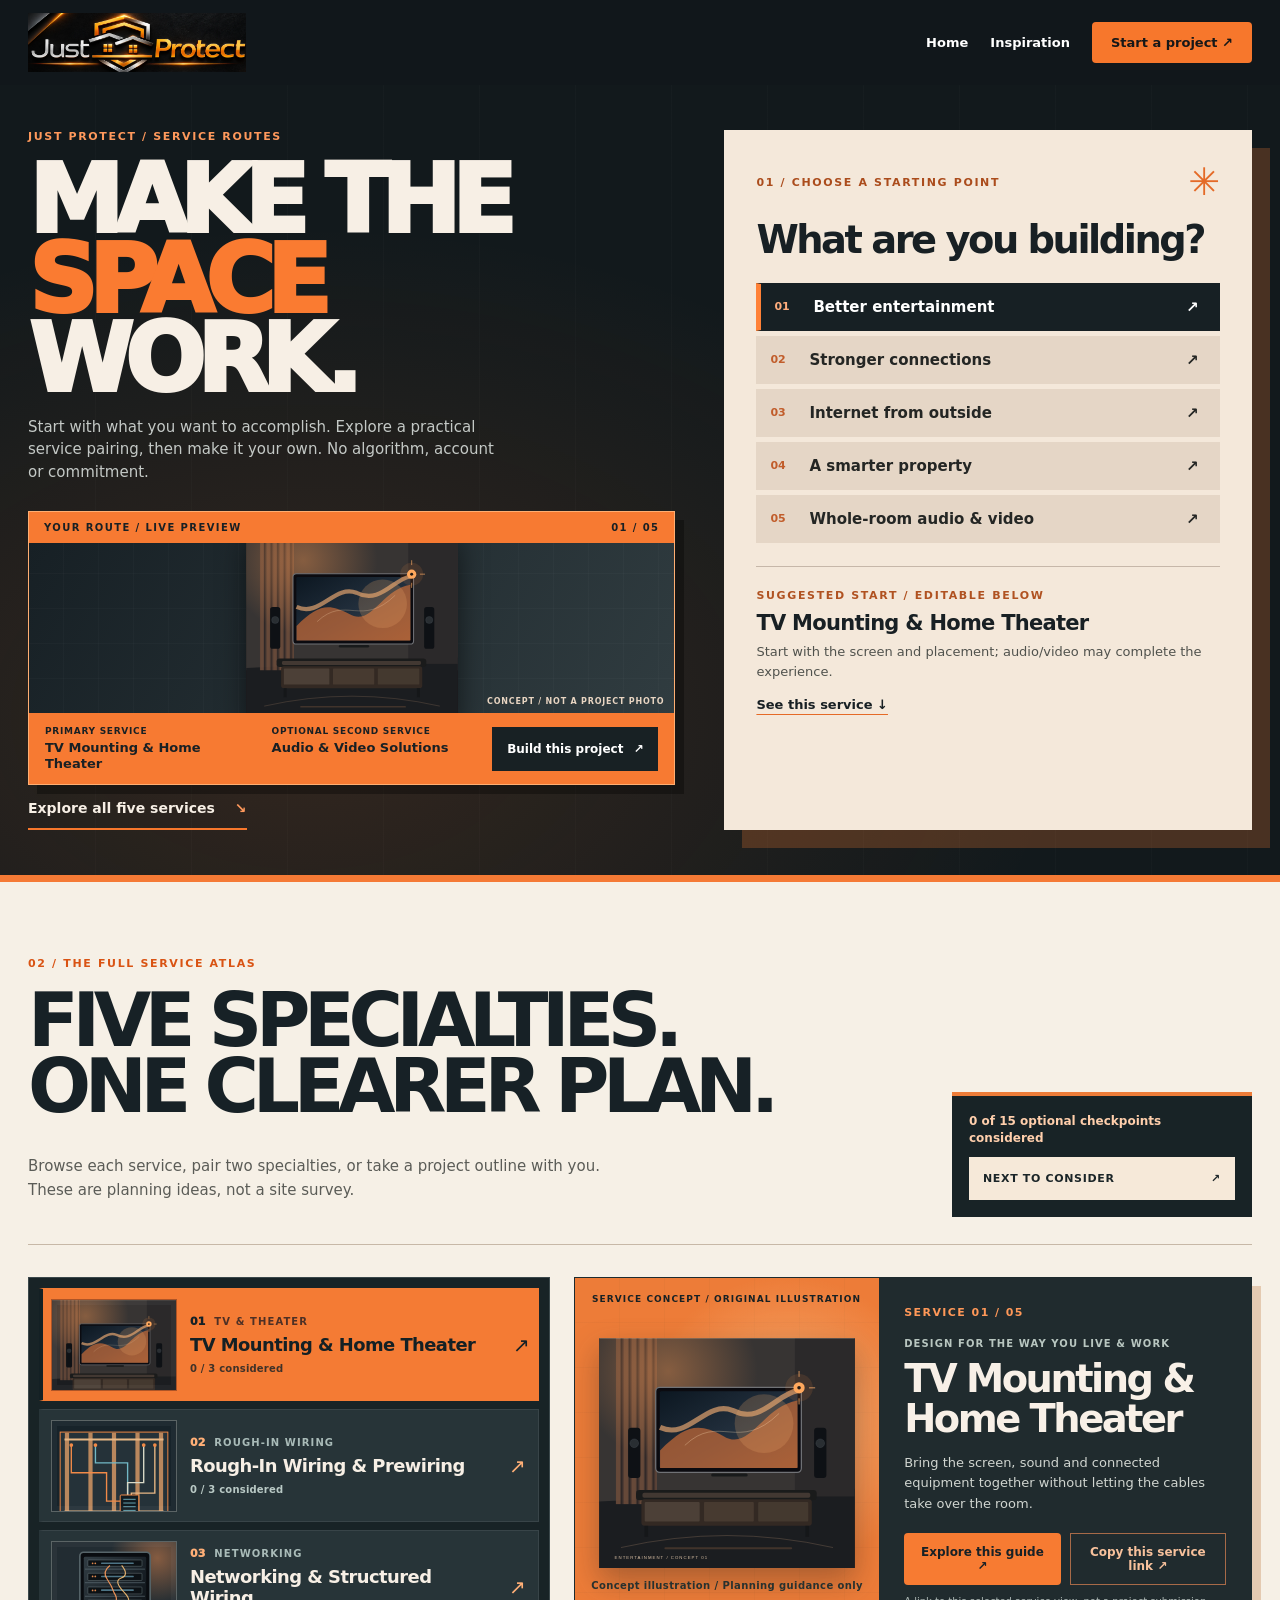
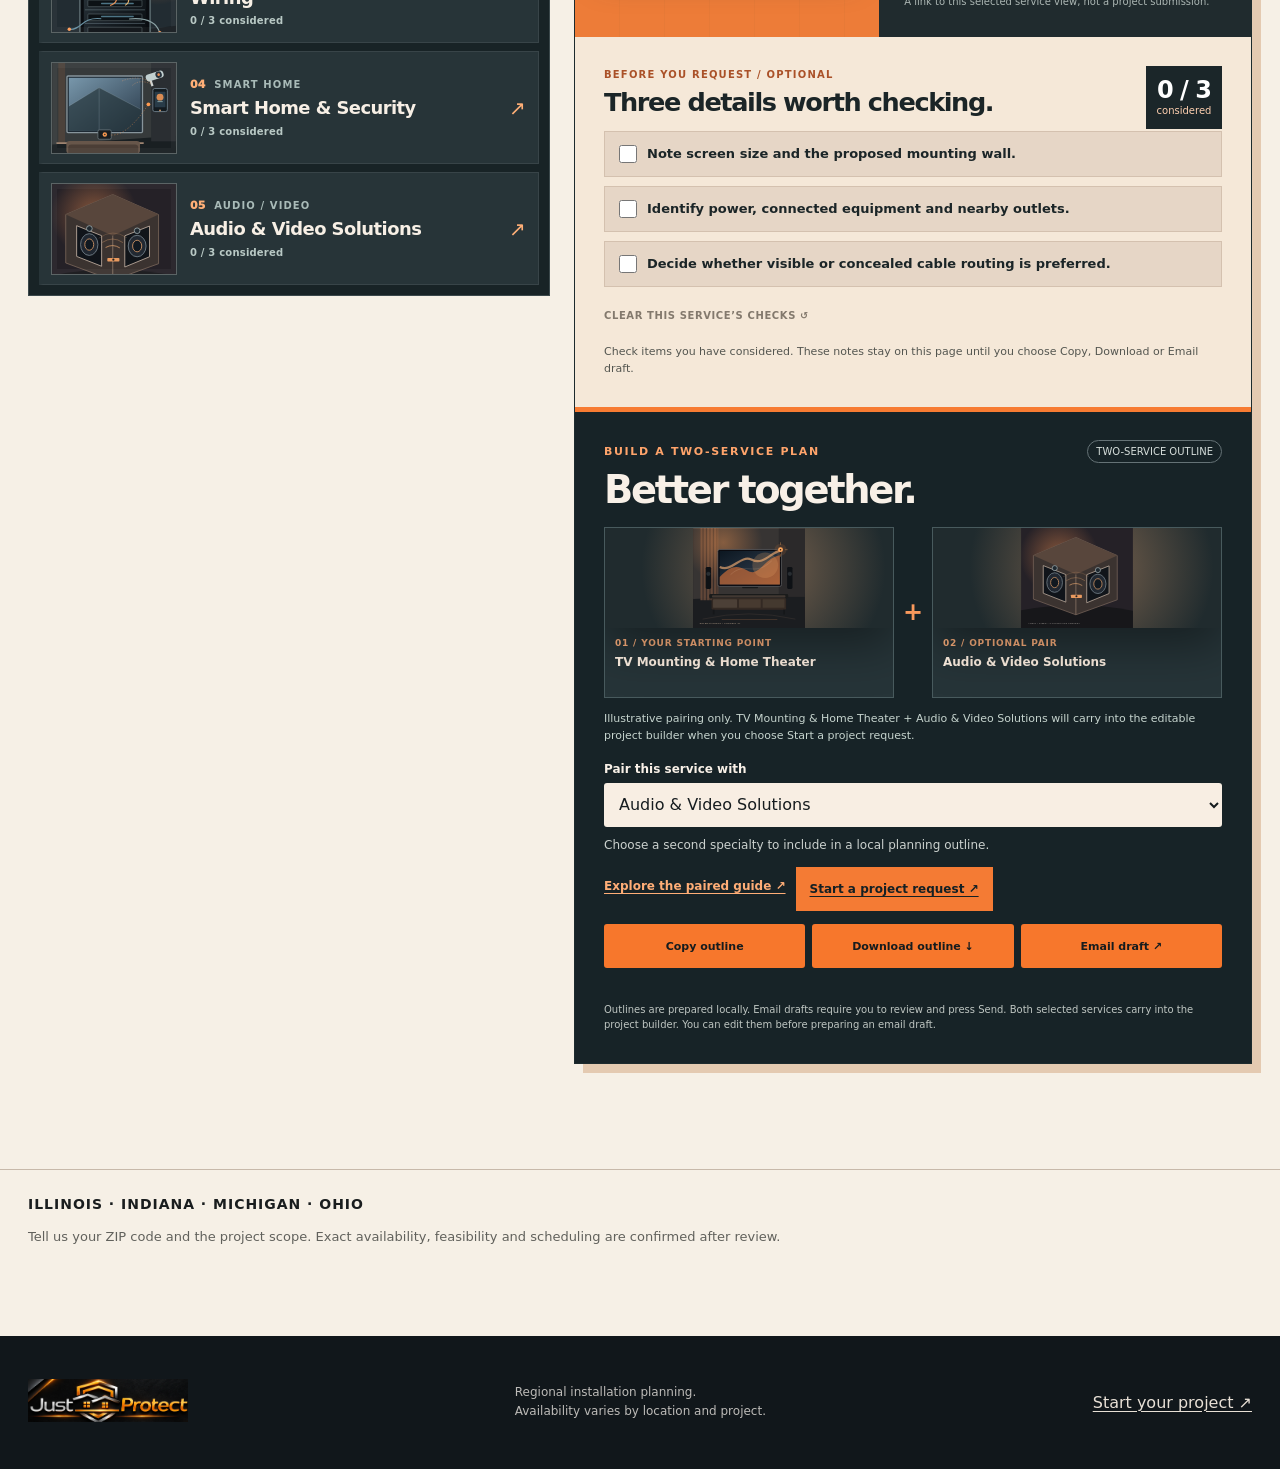
==== commit b950ad38: "V105: rebuild Starlink content as rough-in wiring" ====
--- a/services/index.html
+++ b/services/index.html
@@ -1,7 +1,7 @@
 <!DOCTYPE html>
 
-<html lang="en"><head><meta charset="utf-8"/><meta content="width=device-width,initial-scale=1" name="viewport"/><meta content="#11171b" name="theme-color"/><meta content="Explore five Just Protect installation guides for TV mounting, Starlink, networking, smart home and audio/video across Illinois, Indiana, Michigan and Ohio." name="description"/><link href="../assets/brand-icon.png" rel="icon" type="image/png"/><link href="../assets/guide-v46.css" rel="stylesheet"/><link href="../assets/atlas-v46.css" rel="stylesheet"/><title>Explore Installation Services | Just Protect</title><link href="../assets/atlas-v47.css" rel="stylesheet"/><link href="../assets/atlas-v48.css" rel="stylesheet"/><link href="../assets/atlas-v58.css" rel="stylesheet"/></head><body><a class="skip" href="#main">Skip to services</a><header class="mast"><div class="wrap"><a aria-label="Just Protect homepage" class="brand" href="../index.html#home"><img alt="Just Protect metallic silver and orange logo" height="440" src="../assets/brand-wordmark.webp" width="1625"/></a><nav aria-label="Service index navigation" class="navlinks"><a href="../index.html">Home</a><a href="../index.html#inspiration">Inspiration</a><a class="navcta" href="../index.html#contact">Start a project ↗</a></nav></div></header><main id="main"><section aria-labelledby="atlas-main-title" class="atlas-hero atlas-hero47"><div class="wrap atlas-hero-grid"><div class="atlas-hero-story"><span class="tag">JUST PROTECT / SERVICE ROUTES</span><h1 id="atlas-main-title">MAKE THE<br/><em>SPACE</em><br/>WORK.</h1><p>Start with what you want to accomplish. Explore a practical service pairing, then make it your own. No algorithm, account or commitment.</p><div aria-label="Live illustrated project route" class="v48-route-card">
+<html lang="en"><head><meta charset="utf-8"/><meta content="width=device-width,initial-scale=1" name="viewport"/><meta content="#11171b" name="theme-color"/><meta content="Explore five Just Protect installation guides for TV mounting, Rough-In Wiring, networking, smart home and audio/video across Illinois, Indiana, Michigan and Ohio." name="description"/><link href="../assets/brand-icon.png" rel="icon" type="image/png"/><link href="../assets/guide-v46.css" rel="stylesheet"/><link href="../assets/atlas-v46.css" rel="stylesheet"/><title>Explore Installation Services | Just Protect</title><link href="../assets/atlas-v47.css" rel="stylesheet"/><link href="../assets/atlas-v48.css" rel="stylesheet"/><link href="../assets/atlas-v58.css" rel="stylesheet"/></head><body><a class="skip" href="#main">Skip to services</a><header class="mast"><div class="wrap"><a aria-label="Just Protect homepage" class="brand" href="../index.html#home"><img alt="Just Protect metallic silver and orange logo" height="440" src="../assets/brand-wordmark.webp" width="1625"/></a><nav aria-label="Service index navigation" class="navlinks"><a href="../index.html">Home</a><a href="../index.html#inspiration">Inspiration</a><a class="navcta" href="../index.html#contact">Start a project ↗</a></nav></div></header><main id="main"><section aria-labelledby="atlas-main-title" class="atlas-hero atlas-hero47"><div class="wrap atlas-hero-grid"><div class="atlas-hero-story"><span class="tag">JUST PROTECT / SERVICE ROUTES</span><h1 id="atlas-main-title">MAKE THE<br/><em>SPACE</em><br/>WORK.</h1><p>Start with what you want to accomplish. Explore a practical service pairing, then make it your own. No algorithm, account or commitment.</p><div aria-label="Live illustrated project route" class="v48-route-card">
 <div class="v48-route-top"><span>YOUR ROUTE / LIVE PREVIEW</span><span id="v48-route-count">01 / 05</span></div>
 <div class="v48-route-image"><img alt="Illustrated TV and theater installation concept, not a customer project photograph" height="500" id="v48-route-image" src="../assets/scene-entertainment.svg" width="800"/><span class="v48-art-label">CONCEPT / NOT A PROJECT PHOTO</span></div>
 <div class="v48-route-bottom"><div class="v48-route-picks"><div><small>PRIMARY SERVICE</small><strong id="v48-route-primary">TV Mounting &amp; Home Theater</strong></div><div><small>OPTIONAL SECOND SERVICE</small><strong id="v48-route-secondary">Audio &amp; Video Solutions</strong></div></div><a class="v48-route-start" href="../index.html?services=tv-mounting,audio-video#contact" id="v48-route-start">Build this project <span aria-hidden="true">↗</span></a></div>
-</div><a class="hero47-down" href="#atlas-explore">Explore all five services <span aria-hidden="true">↘</span></a></div><div aria-labelledby="atlas-goal-heading" class="atlas-goal-card"><div class="goal-top"><span class="tag">01 / CHOOSE A STARTING POINT</span><span aria-hidden="true" class="goal-icon">✳</span></div><h2 id="atlas-goal-heading">What are you building?</h2><div aria-label="Project goal" class="atlas-goals" role="group"><button aria-pressed="true" class="atlas-goal" data-goal="cinema" type="button"><span class="goal-index">01</span><span>Better entertainment</span><span aria-hidden="true">↗</span></button><button aria-pressed="false" class="atlas-goal" data-goal="coverage" type="button"><span class="goal-index">02</span><span>Stronger connections</span><span aria-hidden="true">↗</span></button><button aria-pressed="false" class="atlas-goal" data-goal="internet" type="button"><span class="goal-index">03</span><span>Internet from outside</span><span aria-hidden="true">↗</span></button><button aria-pressed="false" class="atlas-goal" data-goal="smart" type="button"><span class="goal-index">04</span><span>A smarter property</span><span aria-hidden="true">↗</span></button><button aria-pressed="false" class="atlas-goal" data-goal="av" type="button"><span class="goal-index">05</span><span>Whole-room audio &amp; video</span><span aria-hidden="true">↗</span></button></div><div aria-live="polite" class="goal-result"><span class="tag">SUGGESTED START / EDITABLE BELOW</span><strong id="goal-primary">TV Mounting &amp; Home Theater</strong><p id="goal-reason">Start with the screen and placement; audio/video may complete the experience.</p><a class="goal-explore" href="#atlas-explore">See this service ↓</a></div></div></div></section><section aria-label="Explore services" class="atlas wrap" id="atlas-explore"><div class="atlas-intro"><span class="tag accent">02 / THE FULL SERVICE ATLAS</span><h2>FIVE SPECIALTIES.<br/>ONE CLEARER PLAN.</h2><p>Browse each service, pair two specialties, or take a project outline with you. These are planning ideas, not a site survey.</p><div class="v73-atlas-toolbar"><span class="v73-atlas-progress" id="v73-overall" aria-live="polite">0 of 15 optional checkpoints considered</span><button type="button" id="v73-next-open">NEXT TO CONSIDER <span aria-hidden="true">↗</span></button></div></div><div aria-label="Select installation service" aria-orientation="vertical" class="atlas-list" role="tablist"><button aria-controls="atlas-panel" aria-selected="true" class="atlas-item" id="atlas-tab-tv" role="tab" tabindex="0" type="button"><span class="v73-card-art" aria-hidden="true"><img src="../assets/scene-entertainment.svg" alt="" width="800" height="500" loading="lazy" decoding="async"/></span><span class="v73-card-info"><span class="v73-card-top"><span class="num">01</span><span class="v73-card-category">TV & THEATER</span></span><span class="name">TV Mounting &amp; Home Theater</span><span class="v73-card-progress" aria-hidden="true">0 / 3 considered</span></span><span aria-hidden="true" class="arrow">↗</span></button><button aria-controls="atlas-panel" aria-selected="false" class="atlas-item" id="atlas-tab-starlink" role="tab" tabindex="-1" type="button"><span class="v73-card-art" aria-hidden="true"><img src="../assets/scene-connectivity.svg" alt="" width="800" height="500" loading="lazy" decoding="async"/></span><span class="v73-card-info"><span class="v73-card-top"><span class="num">02</span><span class="v73-card-category">STARLINK</span></span><span class="name">Starlink Installation</span><span class="v73-card-progress" aria-hidden="true">0 / 3 considered</span></span><span aria-hidden="true" class="arrow">↗</span></button><button aria-controls="atlas-panel" aria-selected="false" class="atlas-item" id="atlas-tab-network" role="tab" tabindex="-1" type="button"><span class="v73-card-art" aria-hidden="true"><img src="../assets/scene-network.svg" alt="" width="800" height="500" loading="lazy" decoding="async"/></span><span class="v73-card-info"><span class="v73-card-top"><span class="num">03</span><span class="v73-card-category">NETWORKING</span></span><span class="name">Networking &amp; Structured Wiring</span><span class="v73-card-progress" aria-hidden="true">0 / 3 considered</span></span><span aria-hidden="true" class="arrow">↗</span></button><button aria-controls="atlas-panel" aria-selected="false" class="atlas-item" id="atlas-tab-smart" role="tab" tabindex="-1" type="button"><span class="v73-card-art" aria-hidden="true"><img src="../assets/scene-smart.svg" alt="" width="800" height="500" loading="lazy" decoding="async"/></span><span class="v73-card-info"><span class="v73-card-top"><span class="num">04</span><span class="v73-card-category">SMART HOME</span></span><span class="name">Smart Home &amp; Security</span><span class="v73-card-progress" aria-hidden="true">0 / 3 considered</span></span><span aria-hidden="true" class="arrow">↗</span></button><button aria-controls="atlas-panel" aria-selected="false" class="atlas-item" id="atlas-tab-audio" role="tab" tabindex="-1" type="button"><span class="v73-card-art" aria-hidden="true"><img src="../assets/scene-audio.svg" alt="" width="800" height="500" loading="lazy" decoding="async"/></span><span class="v73-card-info"><span class="v73-card-top"><span class="num">05</span><span class="v73-card-category">AUDIO / VIDEO</span></span><span class="name">Audio &amp; Video Solutions</span><span class="v73-card-progress" aria-hidden="true">0 / 3 considered</span></span><span aria-hidden="true" class="arrow">↗</span></button></div><article aria-labelledby="atlas-tab-tv" class="atlas-preview" id="atlas-panel" role="tabpanel" tabindex="0"><div aria-label="Selected service illustration and overview" class="v58-feature"><div class="v58-visual"><div class="v58-visual-top">SERVICE CONCEPT / ORIGINAL ILLUSTRATION</div><img alt="Illustrated TV and theater installation concept, not a customer project photograph" height="500" id="atlas-image" src="../assets/scene-entertainment.svg" width="800"/><span class="small">Concept illustration / Planning guidance only</span></div><div class="v58-copy"><span class="tag" id="atlas-number">SERVICE 01 / 05</span><div class="v58-kicker">DESIGN FOR THE WAY YOU LIVE &amp; WORK</div><h2 id="atlas-title">TV Mounting &amp; Home Theater</h2><p id="atlas-description">Bring the screen, sound and connected equipment together without letting the cables take over the room.</p><div class="v58-quick"><a class="action" href="tv-mounting.html" id="atlas-link">Explore this guide ↗</a><button aria-describedby="v58-share-help" id="v58-share" type="button">Copy this service link ↗</button></div><span class="v58-share-help" id="v58-share-help">A link to this selected service view, not a project submission.</span></div></div><div aria-labelledby="v58-prep-title" class="v58-prep"><div class="v58-prep-head"><div><span class="v58-prep-label">BEFORE YOU REQUEST / OPTIONAL</span><h3 id="v58-prep-title">Three details worth checking.</h3></div><div aria-live="polite" class="v58-progress"><strong id="v58-prep-count">0 / 3</strong><span>considered</span></div></div><div aria-label="Optional service preparation questions" class="v58-questions" id="v58-questions" role="group"></div><button class="v73-reset" type="button" id="v73-reset" aria-label="Clear considered checkpoints for the current service">CLEAR THIS SERVICE’S CHECKS <span aria-hidden="true">↺</span></button><p class="v58-prep-note" id="v58-prep-note">Check items you have considered. These notes stay on this page until you choose Copy, Download or Email draft.</p><p aria-live="polite" class="v58-share-status" id="v58-share-status" role="status"></p></div><div aria-labelledby="atlas-pair-title" class="atlas-pair"><div class="atlas-pair-heading"><span class="tag">BUILD A TWO-SERVICE PLAN</span><span class="pair-badge" id="atlas-pair-badge">OPTIONAL</span></div><h3 id="atlas-pair-title">Better together.</h3><div class="v73-pair-visual" aria-label="Current illustrative service pairing"><div class="v73-pair-card" id="v73-pair-primary"><img id="v73-pair-primary-image" src="../assets/scene-entertainment.svg" alt="" width="800" height="500" loading="lazy"/><div><small>01 / YOUR STARTING POINT</small><strong id="v73-pair-primary-label">TV Mounting &amp; Home Theater</strong></div></div><span class="v73-pair-plus" aria-hidden="true">+</span><div class="v73-pair-card" id="v73-pair-secondary"><img id="v73-pair-secondary-image" src="../assets/scene-audio.svg" alt="" width="800" height="500" loading="lazy"/><div><small>02 / OPTIONAL PAIR</small><strong id="v73-pair-secondary-label">Audio &amp; Video Solutions</strong></div></div></div><p class="v73-pair-caption" id="v73-pair-caption" aria-live="polite">Two illustrative service ideas. Edit the pairing below.</p><label for="atlas-partner">Pair this service with</label><select aria-describedby="atlas-partner-help" id="atlas-partner"><option value="">No additional service</option></select><p id="atlas-partner-help">Choose a second specialty to include in a local planning outline.</p><div class="atlas-pair-links"><a href="audio-video.html" id="atlas-partner-link">Explore the paired guide ↗</a><a href="../index.html?service=TV%20Mounting%20%26%20Home%20Theater#contact" id="atlas-request">Start a project request ↗</a></div><div class="atlas-pair-actions"><button id="atlas-copy" type="button">Copy outline</button><button id="atlas-download" type="button">Download outline ↓</button><button id="atlas-email" type="button">Email draft ↗</button></div><p aria-live="polite" class="atlas-pair-status" id="atlas-pair-status" role="status"></p><small>Outlines are prepared locally. Email drafts require you to review and press Send. Both selected services carry into the project builder. You can edit them before preparing an email draft.</small></div></article><noscript><div class="atlas-noscript"><a href="tv-mounting.html">TV Mounting &amp; Home Theater</a><a href="starlink.html">Starlink Installation</a><a href="networking.html">Networking &amp; Structured Wiring</a><a href="smart-home-security.html">Smart Home &amp; Security</a><a href="audio-video.html">Audio &amp; Video Solutions</a></div></noscript></section><section class="atlas-states"><div class="wrap"><strong>ILLINOIS · INDIANA · MICHIGAN · OHIO</strong><p>Tell us your ZIP code and the project scope. Exact availability, feasibility and scheduling are confirmed after review.</p></div></section></main><footer class="foot"><div class="wrap"><a aria-label="Just Protect homepage" href="../index.html"><img alt="Just Protect" src="../assets/brand-wordmark.webp"/></a><p>Regional installation planning.<br/>Availability varies by location and project.</p><a href="../index.html#contact">Start your project ↗</a></div></footer><script id="atlas-data" type="application/json">[{"name": "TV Mounting & Home Theater", "scene": "scene-entertainment.svg", "deck": "Bring the screen, sound and connected equipment together without letting the cables take over the room.", "slug": "tv-mounting", "num": "01"}, {"name": "Starlink Installation", "scene": "scene-connectivity.svg", "deck": "Plan the exterior equipment, weather-exposed cable route and indoor network as one thoughtful installation.", "slug": "starlink", "num": "02"}, {"name": "Networking & Structured Wiring", "scene": "scene-network.svg", "deck": "Build an organized foundation for connected rooms, wired devices and equipment that stays manageable.", "slug": "networking", "num": "03"}, {"name": "Smart Home & Security", "scene": "scene-smart.svg", "deck": "Bring compatible connected devices into a setup that works with the way you actually use your property.", "slug": "smart-home-security", "num": "04"}, {"name": "Audio & Video Solutions", "scene": "scene-audio.svg", "deck": "Plan the equipment, speaker positions and control experience around the room\u2014not the other way around.", "slug": "audio-video", "num": "05"}]</script><script defer="" src="../assets/atlas-v46.js"></script><script defer="" src="../assets/atlas-v47.js"></script><script defer="" src="../assets/atlas-v48.js"></script><script defer="" src="../assets/atlas-v58.js"></script><link rel="stylesheet" href="../assets/atlas-v73.css"/><script defer="" src="../assets/atlas-v73.js"></script></body></html>+</div><a class="hero47-down" href="#atlas-explore">Explore all five services <span aria-hidden="true">↘</span></a></div><div aria-labelledby="atlas-goal-heading" class="atlas-goal-card"><div class="goal-top"><span class="tag">01 / CHOOSE A STARTING POINT</span><span aria-hidden="true" class="goal-icon">✳</span></div><h2 id="atlas-goal-heading">What are you building?</h2><div aria-label="Project goal" class="atlas-goals" role="group"><button aria-pressed="true" class="atlas-goal" data-goal="cinema" type="button"><span class="goal-index">01</span><span>Better entertainment</span><span aria-hidden="true">↗</span></button><button aria-pressed="false" class="atlas-goal" data-goal="coverage" type="button"><span class="goal-index">02</span><span>Stronger connections</span><span aria-hidden="true">↗</span></button><button aria-pressed="false" class="atlas-goal" data-goal="internet" type="button"><span class="goal-index">03</span><span>Internet from outside</span><span aria-hidden="true">↗</span></button><button aria-pressed="false" class="atlas-goal" data-goal="smart" type="button"><span class="goal-index">04</span><span>A smarter property</span><span aria-hidden="true">↗</span></button><button aria-pressed="false" class="atlas-goal" data-goal="av" type="button"><span class="goal-index">05</span><span>Whole-room audio &amp; video</span><span aria-hidden="true">↗</span></button></div><div aria-live="polite" class="goal-result"><span class="tag">SUGGESTED START / EDITABLE BELOW</span><strong id="goal-primary">TV Mounting &amp; Home Theater</strong><p id="goal-reason">Start with the screen and placement; audio/video may complete the experience.</p><a class="goal-explore" href="#atlas-explore">See this service ↓</a></div></div></div></section><section aria-label="Explore services" class="atlas wrap" id="atlas-explore"><div class="atlas-intro"><span class="tag accent">02 / THE FULL SERVICE ATLAS</span><h2>FIVE SPECIALTIES.<br/>ONE CLEARER PLAN.</h2><p>Browse each service, pair two specialties, or take a project outline with you. These are planning ideas, not a site survey.</p><div class="v73-atlas-toolbar"><span class="v73-atlas-progress" id="v73-overall" aria-live="polite">0 of 15 optional checkpoints considered</span><button type="button" id="v73-next-open">NEXT TO CONSIDER <span aria-hidden="true">↗</span></button></div></div><div aria-label="Select installation service" aria-orientation="vertical" class="atlas-list" role="tablist"><button aria-controls="atlas-panel" aria-selected="true" class="atlas-item" id="atlas-tab-tv" role="tab" tabindex="0" type="button"><span class="v73-card-art" aria-hidden="true"><img src="../assets/scene-entertainment.svg" alt="" width="800" height="500" loading="lazy" decoding="async"/></span><span class="v73-card-info"><span class="v73-card-top"><span class="num">01</span><span class="v73-card-category">TV & THEATER</span></span><span class="name">TV Mounting &amp; Home Theater</span><span class="v73-card-progress" aria-hidden="true">0 / 3 considered</span></span><span aria-hidden="true" class="arrow">↗</span></button><button aria-controls="atlas-panel" aria-selected="false" class="atlas-item" id="atlas-tab-roughin" role="tab" tabindex="-1" type="button"><span class="v73-card-art" aria-hidden="true"><img src="../assets/scene-rough-in.svg" alt="" width="800" height="500" loading="lazy" decoding="async"/></span><span class="v73-card-info"><span class="v73-card-top"><span class="num">02</span><span class="v73-card-category">ROUGH-IN WIRING</span></span><span class="name">Rough-In Wiring & Prewiring</span><span class="v73-card-progress" aria-hidden="true">0 / 3 considered</span></span><span aria-hidden="true" class="arrow">↗</span></button><button aria-controls="atlas-panel" aria-selected="false" class="atlas-item" id="atlas-tab-network" role="tab" tabindex="-1" type="button"><span class="v73-card-art" aria-hidden="true"><img src="../assets/scene-network.svg" alt="" width="800" height="500" loading="lazy" decoding="async"/></span><span class="v73-card-info"><span class="v73-card-top"><span class="num">03</span><span class="v73-card-category">NETWORKING</span></span><span class="name">Networking &amp; Structured Wiring</span><span class="v73-card-progress" aria-hidden="true">0 / 3 considered</span></span><span aria-hidden="true" class="arrow">↗</span></button><button aria-controls="atlas-panel" aria-selected="false" class="atlas-item" id="atlas-tab-smart" role="tab" tabindex="-1" type="button"><span class="v73-card-art" aria-hidden="true"><img src="../assets/scene-smart.svg" alt="" width="800" height="500" loading="lazy" decoding="async"/></span><span class="v73-card-info"><span class="v73-card-top"><span class="num">04</span><span class="v73-card-category">SMART HOME</span></span><span class="name">Smart Home &amp; Security</span><span class="v73-card-progress" aria-hidden="true">0 / 3 considered</span></span><span aria-hidden="true" class="arrow">↗</span></button><button aria-controls="atlas-panel" aria-selected="false" class="atlas-item" id="atlas-tab-audio" role="tab" tabindex="-1" type="button"><span class="v73-card-art" aria-hidden="true"><img src="../assets/scene-audio.svg" alt="" width="800" height="500" loading="lazy" decoding="async"/></span><span class="v73-card-info"><span class="v73-card-top"><span class="num">05</span><span class="v73-card-category">AUDIO / VIDEO</span></span><span class="name">Audio &amp; Video Solutions</span><span class="v73-card-progress" aria-hidden="true">0 / 3 considered</span></span><span aria-hidden="true" class="arrow">↗</span></button></div><article aria-labelledby="atlas-tab-tv" class="atlas-preview" id="atlas-panel" role="tabpanel" tabindex="0"><div aria-label="Selected service illustration and overview" class="v58-feature"><div class="v58-visual"><div class="v58-visual-top">SERVICE CONCEPT / ORIGINAL ILLUSTRATION</div><img alt="Illustrated TV and theater installation concept, not a customer project photograph" height="500" id="atlas-image" src="../assets/scene-entertainment.svg" width="800"/><span class="small">Concept illustration / Planning guidance only</span></div><div class="v58-copy"><span class="tag" id="atlas-number">SERVICE 01 / 05</span><div class="v58-kicker">DESIGN FOR THE WAY YOU LIVE &amp; WORK</div><h2 id="atlas-title">TV Mounting &amp; Home Theater</h2><p id="atlas-description">Bring the screen, sound and connected equipment together without letting the cables take over the room.</p><div class="v58-quick"><a class="action" href="tv-mounting.html" id="atlas-link">Explore this guide ↗</a><button aria-describedby="v58-share-help" id="v58-share" type="button">Copy this service link ↗</button></div><span class="v58-share-help" id="v58-share-help">A link to this selected service view, not a project submission.</span></div></div><div aria-labelledby="v58-prep-title" class="v58-prep"><div class="v58-prep-head"><div><span class="v58-prep-label">BEFORE YOU REQUEST / OPTIONAL</span><h3 id="v58-prep-title">Three details worth checking.</h3></div><div aria-live="polite" class="v58-progress"><strong id="v58-prep-count">0 / 3</strong><span>considered</span></div></div><div aria-label="Optional service preparation questions" class="v58-questions" id="v58-questions" role="group"></div><button class="v73-reset" type="button" id="v73-reset" aria-label="Clear considered checkpoints for the current service">CLEAR THIS SERVICE’S CHECKS <span aria-hidden="true">↺</span></button><p class="v58-prep-note" id="v58-prep-note">Check items you have considered. These notes stay on this page until you choose Copy, Download or Email draft.</p><p aria-live="polite" class="v58-share-status" id="v58-share-status" role="status"></p></div><div aria-labelledby="atlas-pair-title" class="atlas-pair"><div class="atlas-pair-heading"><span class="tag">BUILD A TWO-SERVICE PLAN</span><span class="pair-badge" id="atlas-pair-badge">OPTIONAL</span></div><h3 id="atlas-pair-title">Better together.</h3><div class="v73-pair-visual" aria-label="Current illustrative service pairing"><div class="v73-pair-card" id="v73-pair-primary"><img id="v73-pair-primary-image" src="../assets/scene-entertainment.svg" alt="" width="800" height="500" loading="lazy"/><div><small>01 / YOUR STARTING POINT</small><strong id="v73-pair-primary-label">TV Mounting &amp; Home Theater</strong></div></div><span class="v73-pair-plus" aria-hidden="true">+</span><div class="v73-pair-card" id="v73-pair-secondary"><img id="v73-pair-secondary-image" src="../assets/scene-audio.svg" alt="" width="800" height="500" loading="lazy"/><div><small>02 / OPTIONAL PAIR</small><strong id="v73-pair-secondary-label">Audio &amp; Video Solutions</strong></div></div></div><p class="v73-pair-caption" id="v73-pair-caption" aria-live="polite">Two illustrative service ideas. Edit the pairing below.</p><label for="atlas-partner">Pair this service with</label><select aria-describedby="atlas-partner-help" id="atlas-partner"><option value="">No additional service</option></select><p id="atlas-partner-help">Choose a second specialty to include in a local planning outline.</p><div class="atlas-pair-links"><a href="audio-video.html" id="atlas-partner-link">Explore the paired guide ↗</a><a href="../index.html?service=TV%20Mounting%20%26%20Home%20Theater#contact" id="atlas-request">Start a project request ↗</a></div><div class="atlas-pair-actions"><button id="atlas-copy" type="button">Copy outline</button><button id="atlas-download" type="button">Download outline ↓</button><button id="atlas-email" type="button">Email draft ↗</button></div><p aria-live="polite" class="atlas-pair-status" id="atlas-pair-status" role="status"></p><small>Outlines are prepared locally. Email drafts require you to review and press Send. Both selected services carry into the project builder. You can edit them before preparing an email draft.</small></div></article><noscript><div class="atlas-noscript"><a href="tv-mounting.html">TV Mounting &amp; Home Theater</a><a href="rough-in-wiring.html">Rough-In Wiring & Prewiring</a><a href="networking.html">Networking &amp; Structured Wiring</a><a href="smart-home-security.html">Smart Home &amp; Security</a><a href="audio-video.html">Audio &amp; Video Solutions</a></div></noscript></section><section class="atlas-states"><div class="wrap"><strong>ILLINOIS · INDIANA · MICHIGAN · OHIO</strong><p>Tell us your ZIP code and the project scope. Exact availability, feasibility and scheduling are confirmed after review.</p></div></section></main><footer class="foot"><div class="wrap"><a aria-label="Just Protect homepage" href="../index.html"><img alt="Just Protect" src="../assets/brand-wordmark.webp"/></a><p>Regional installation planning.<br/>Availability varies by location and project.</p><a href="../index.html#contact">Start your project ↗</a></div></footer><script id="atlas-data" type="application/json">[{"name": "TV Mounting & Home Theater", "scene": "scene-entertainment.svg", "deck": "Bring the screen, sound and connected equipment together without letting the cables take over the room.", "slug": "tv-mounting", "num": "01"}, {"name": "Rough-In Wiring & Prewiring", "scene": "scene-rough-in.svg", "deck": "Plan the exterior equipment, weather-exposed cable route and indoor network as one thoughtful installation.", "slug": "roughin", "num": "02"}, {"name": "Networking & Structured Wiring", "scene": "scene-network.svg", "deck": "Build an organized foundation for connected rooms, wired devices and equipment that stays manageable.", "slug": "networking", "num": "03"}, {"name": "Smart Home & Security", "scene": "scene-smart.svg", "deck": "Bring compatible connected devices into a setup that works with the way you actually use your property.", "slug": "smart-home-security", "num": "04"}, {"name": "Audio & Video Solutions", "scene": "scene-audio.svg", "deck": "Plan the equipment, speaker positions and control experience around the room\u2014not the other way around.", "slug": "audio-video", "num": "05"}]</script><script defer="" src="../assets/atlas-v46.js"></script><script defer="" src="../assets/atlas-v47.js"></script><script defer="" src="../assets/atlas-v48.js"></script><script defer="" src="../assets/atlas-v58.js"></script><link rel="stylesheet" href="../assets/atlas-v73.css"/><script defer="" src="../assets/atlas-v73.js"></script></body></html>
